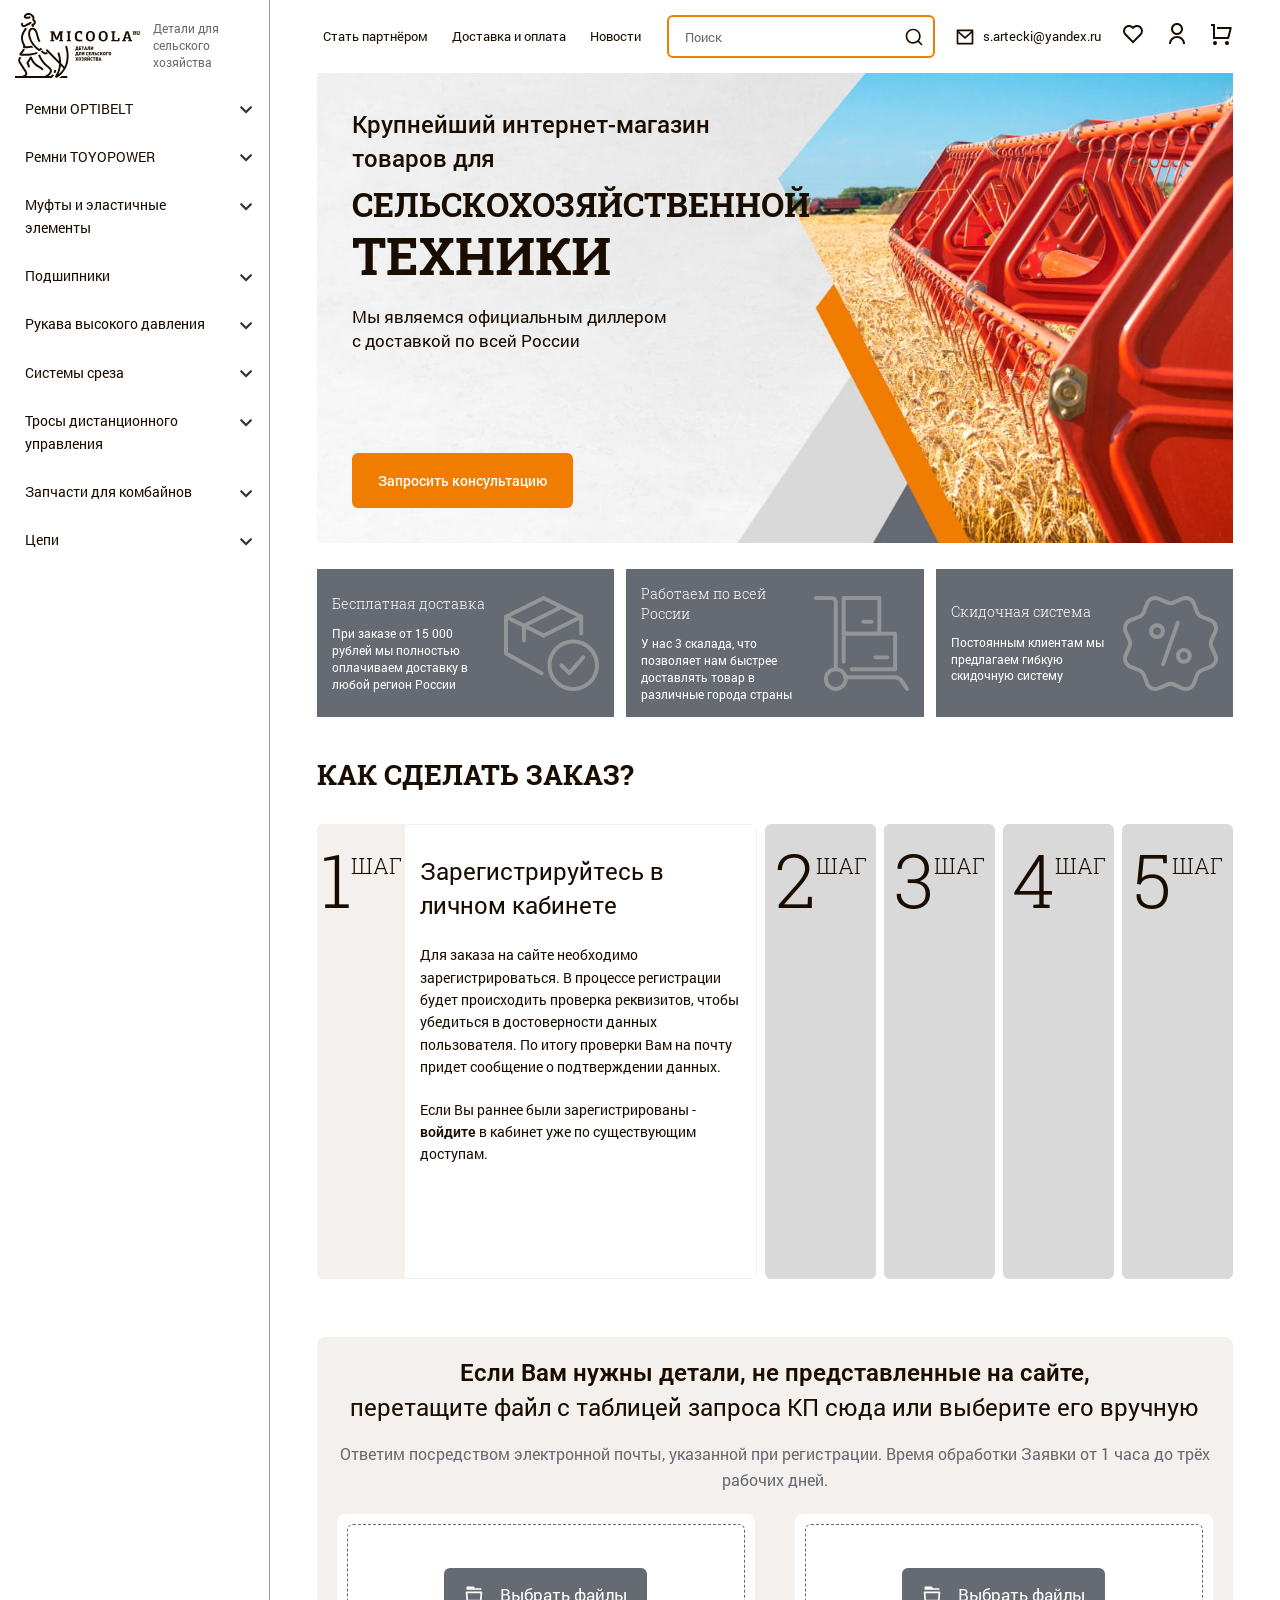
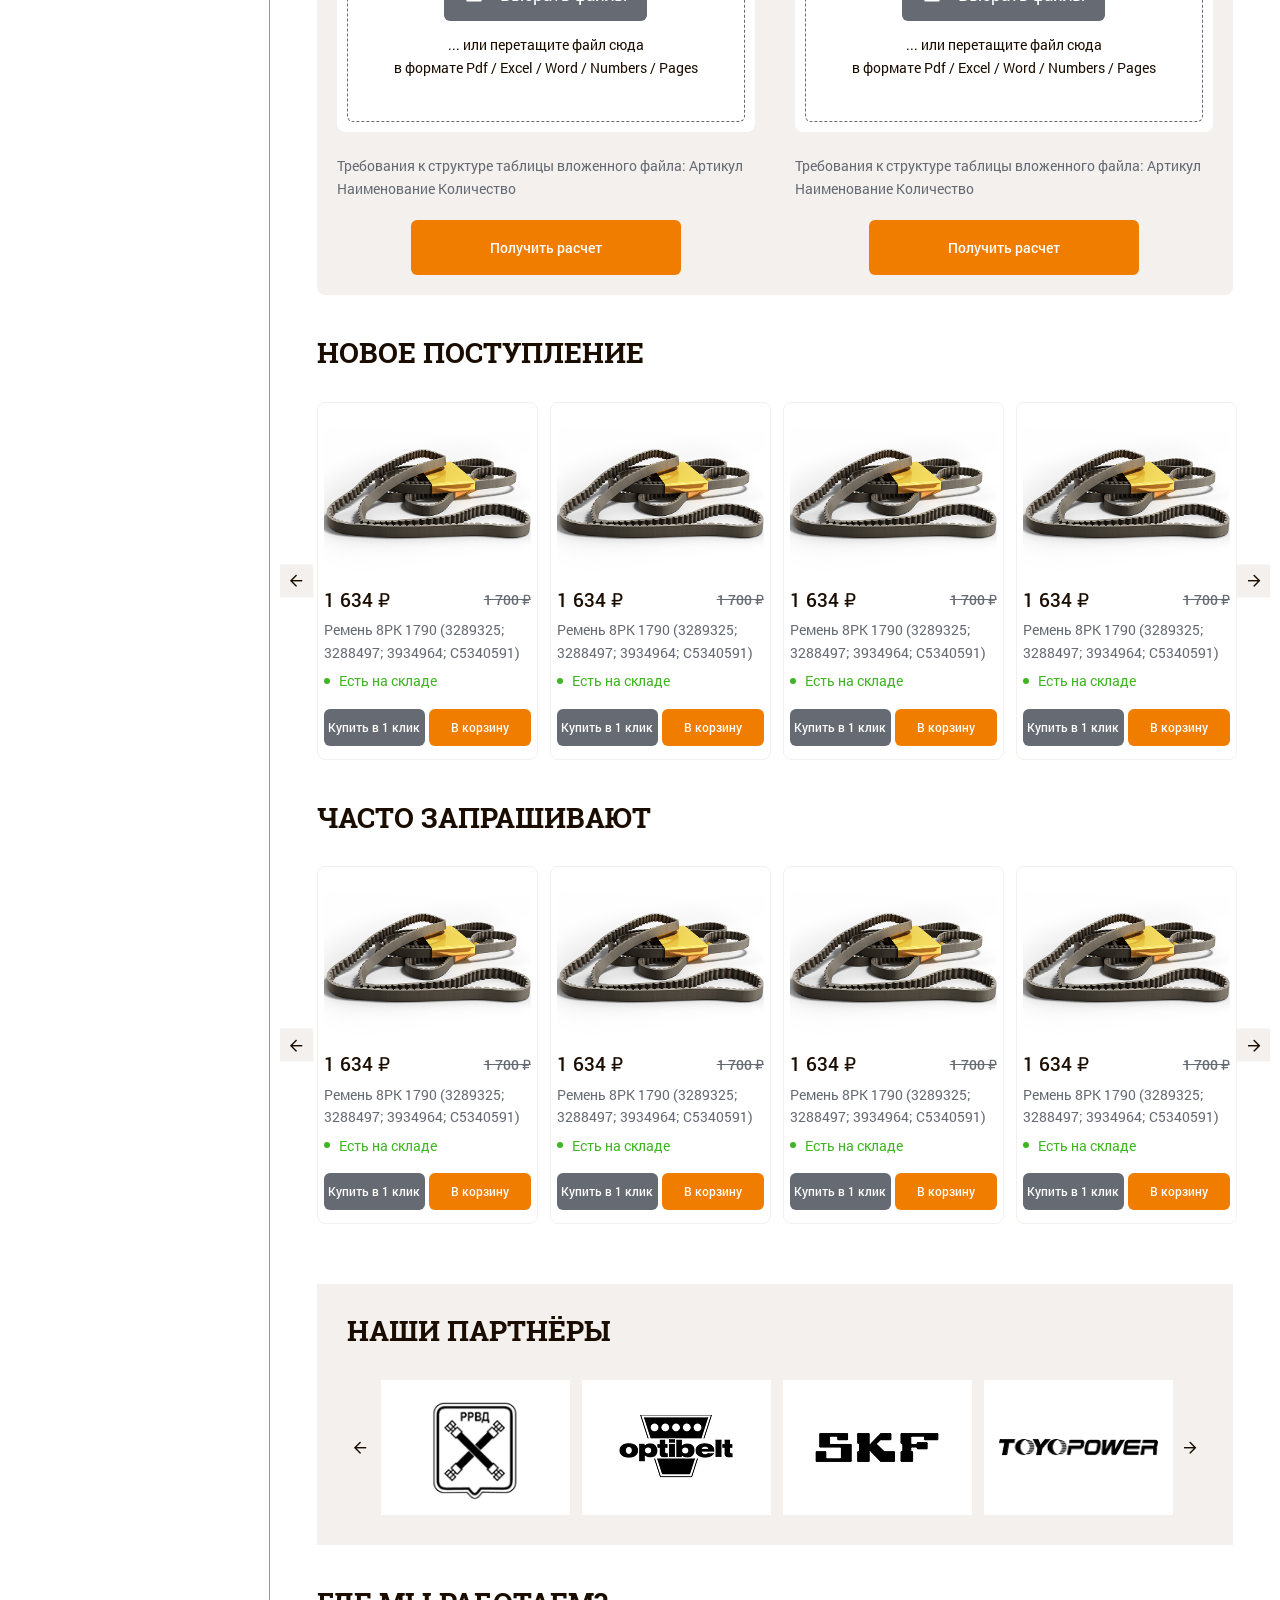
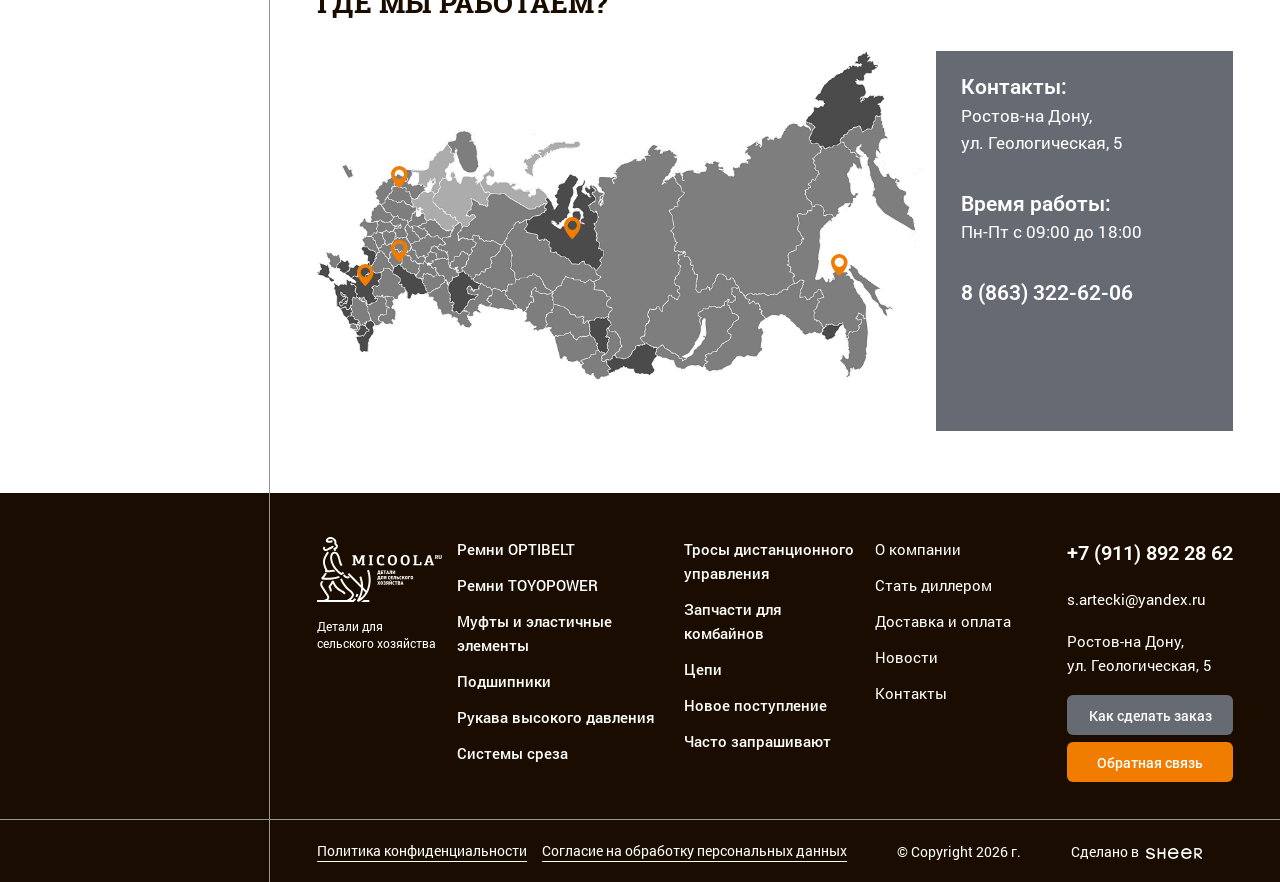
==== index.html @ 2a917b03 "Add files via upload" ====
<!DOCTYPE html>
<!--[if lt IE 7]><html lang="ru" class="lt-ie9 lt-ie8 lt-ie7"><![endif]-->
<!--[if IE 7]><html lang="ru" class="lt-ie9 lt-ie8"><![endif]-->
<!--[if IE 8]><html lang="ru" class="lt-ie9"><![endif]-->
<!--[if gt IE 8]><!-->
<html lang="ru">
<!--<![endif]-->
<head>
	<meta charset="utf-8" />
	<title>Заголовок</title>
	<meta http-equiv="X-UA-Compatible" content="IE=edge" />
	<meta name="viewport" content="width=device-width, initial-scale=1, maximum-scale=1">
	<meta name="format-detection" content="telephone=no" />
	<link rel="shortcut icon" href="favicon.png" />
	<link rel="stylesheet" href="libs/bootstrap/bootstrap-grid.css" />
	<link rel="stylesheet" href="libs/fontawesome-free-5.12.0-web/css/all.min.css" />
	<link rel="stylesheet" href="libs/fancybox-master/dist/jquery.fancybox.min.css" />
	<link rel="stylesheet" href="libs/slick-1.5.9/slick/slick.css" />
	<link rel="stylesheet" href="css/fonts.css" />
	<link rel="stylesheet" href="css/main.css?ver=1.1" />
	<link rel="stylesheet" href="css/media.css?ver=1.1" />
</head>
<body>

	<div class="wrapper">

		<div class="wrapper-page">

			<div class="fixed-buttons">
				<a href="#modal-login" class="fixed-buttons__btn fancybox">
					<svg width="24" height="24" viewBox="0 0 24 24" fill="none" xmlns="http://www.w3.org/2000/svg"><g clip-path="url(#clip0_2_392)"><path d="M4 22C4 19.8783 4.84285 17.8434 6.34315 16.3431C7.84344 14.8429 9.87827 14 12 14C14.1217 14 16.1566 14.8429 17.6569 16.3431C19.1571 17.8434 20 19.8783 20 22H18C18 20.4087 17.3679 18.8826 16.2426 17.7574C15.1174 16.6321 13.5913 16 12 16C10.4087 16 8.88258 16.6321 7.75736 17.7574C6.63214 18.8826 6 20.4087 6 22H4ZM12 13C8.685 13 6 10.315 6 7C6 3.685 8.685 1 12 1C15.315 1 18 3.685 18 7C18 10.315 15.315 13 12 13ZM12 11C14.21 11 16 9.21 16 7C16 4.79 14.21 3 12 3C9.79 3 8 4.79 8 7C8 9.21 9.79 11 12 11Z" fill="#1A0D00" /></g><defs><clipPath id="clip0_2_392"><rect width="24" height="24" fill="white" /></clipPath></defs></svg>
				</a>
				<div class="fixed-buttons__btn open-search">
					<svg width="24" height="24" viewBox="0 0 24 24" fill="none" xmlns="http://www.w3.org/2000/svg"><g clip-path="url(#clip0_3_35)"><path d="M18.031 16.617L22.314 20.899L20.899 22.314L16.617 18.031C15.0237 19.3082 13.042 20.0029 11 20C6.032 20 2 15.968 2 11C2 6.032 6.032 2 11 2C15.968 2 20 6.032 20 11C20.0029 13.042 19.3082 15.0237 18.031 16.617ZM16.025 15.875C17.2941 14.5699 18.0029 12.8204 18 11C18 7.132 14.867 4 11 4C7.132 4 4 7.132 4 11C4 14.867 7.132 18 11 18C12.8204 18.0029 14.5699 17.2941 15.875 16.025L16.025 15.875Z" fill="#1A0D00"></path></g><defs><clipPath id="clip0_3_35"><rect width="24" height="24" fill="white"></rect></clipPath></defs></svg>
					<i class="fal fa-times"></i>
				</div>
				<a href="#" class="fixed-buttons__btn">
					<svg width="24" height="24" viewBox="0 0 24 24" fill="none" xmlns="http://www.w3.org/2000/svg"><g clip-path="url(#clip0_2_411)"><path d="M12.001 4.529C14.35 2.42 17.98 2.49 20.243 4.757C22.505 7.025 22.583 10.637 20.479 12.993L11.999 21.485L3.52101 12.993C1.41701 10.637 1.49601 7.019 3.75701 4.757C6.02201 2.493 9.64501 2.417 12.001 4.529ZM18.827 6.17C17.327 4.668 14.907 4.607 13.337 6.017L12.002 7.215L10.666 6.018C9.09101 4.606 6.67601 4.668 5.17201 6.172C3.68201 7.662 3.60701 10.047 4.98001 11.623L12 18.654L19.02 11.624C20.394 10.047 20.319 7.665 18.827 6.17Z" fill="#1A0D00" /></g><defs><clipPath id="clip0_2_411"><rect width="24" height="24" fill="white" /></clipPath></defs></svg>
				</a>
				<a href="#" class="fixed-buttons__btn">
					<svg width="24" height="24" viewBox="0 0 24 24" fill="none" xmlns="http://www.w3.org/2000/svg"><g clip-path="url(#clip0_2_410)"><path d="M4 16V4H2V2H5C5.26522 2 5.51957 2.10536 5.70711 2.29289C5.89464 2.48043 6 2.73478 6 3V15H18.438L20.438 7H8V5H21.72C21.872 5 22.022 5.03466 22.1586 5.10134C22.2952 5.16801 22.4148 5.26495 22.5083 5.38479C22.6019 5.50462 22.6668 5.6442 22.6983 5.79291C22.7298 5.94162 22.7269 6.09555 22.69 6.243L20.19 16.243C20.1358 16.4592 20.011 16.6512 19.8352 16.7883C19.6595 16.9255 19.4429 17 19.22 17H5C4.73478 17 4.48043 16.8946 4.29289 16.7071C4.10536 16.5196 4 16.2652 4 16ZM6 23C5.46957 23 4.96086 22.7893 4.58579 22.4142C4.21071 22.0391 4 21.5304 4 21C4 20.4696 4.21071 19.9609 4.58579 19.5858C4.96086 19.2107 5.46957 19 6 19C6.53043 19 7.03914 19.2107 7.41421 19.5858C7.78929 19.9609 8 20.4696 8 21C8 21.5304 7.78929 22.0391 7.41421 22.4142C7.03914 22.7893 6.53043 23 6 23ZM18 23C17.4696 23 16.9609 22.7893 16.5858 22.4142C16.2107 22.0391 16 21.5304 16 21C16 20.4696 16.2107 19.9609 16.5858 19.5858C16.9609 19.2107 17.4696 19 18 19C18.5304 19 19.0391 19.2107 19.4142 19.5858C19.7893 19.9609 20 20.4696 20 21C20 21.5304 19.7893 22.0391 19.4142 22.4142C19.0391 22.7893 18.5304 23 18 23Z" fill="#1A0D00" /></g><defs><clipPath id="clip0_2_410"><rect width="24" height="24" fill="white" /></clipPath></defs></svg>
				</a>
			</div>

			<div class="sidebar">
				<div class="sidebar__content">
					<div class="logo-wrap">
						<a href="#" class="logo">
							<img src="img/logo.svg" alt="alt">
						</a>
						<div class="logo-descr">Детали для сельского хозяйства</div>
					</div>
					<nav class="nav">
						<ul class="nav__list">
							<li><a href="#">Стать партнёром</a></li>
							<li><a href="#">Доставка и оплата</a></li>
							<li><a href="#">Новости</a></li>
						</ul>
					</nav>
					<nav class="menu">
						<ul class="menu__list">
							<li class="menu__haschild">
								<a href="#">Ремни OPTIBELT</a>
								<div class="menu__arrow"><i class="fas fa-chevron-down"></i></div>
								<div class="menu__dropdown">
									<ul>
										<li><a href="#">Для импортной техники</a></li>
										<li><a href="#">Клиновой</a></li>
										<li><a href="#">Узкий клиновой</a></li>
										<li><a href="#">Вентиляторный</a></li>
										<li><a href="#">Вариаторный</a></li>
										<li><a href="#">Многоручьевой</a></li>
										<li><a href="#">Поликлиновой</a></li>
									</ul>
								</div>
							</li>
							<li class="menu__haschild">
								<a href="#">Ремни TOYOPOWER</a>
								<div class="menu__arrow"><i class="fas fa-chevron-down"></i></div>
								<div class="menu__dropdown">
									<ul>
										<li><a href="#">Для импортной техники</a></li>
										<li><a href="#">Клиновой</a></li>
										<li><a href="#">Узкий клиновой</a></li>
										<li><a href="#">Вентиляторный</a></li>
										<li><a href="#">Вариаторный</a></li>
										<li><a href="#">Многоручьевой</a></li>
										<li><a href="#">Поликлиновой</a></li>
									</ul>
								</div>
							</li>
							<li class="menu__haschild">
								<a href="#">Муфты и эластичные элементы</a>
								<div class="menu__arrow"><i class="fas fa-chevron-down"></i></div>
								<div class="menu__dropdown">
									<ul>
										<li><a href="#">Для импортной техники</a></li>
										<li><a href="#">Клиновой</a></li>
										<li><a href="#">Узкий клиновой</a></li>
										<li><a href="#">Вентиляторный</a></li>
										<li><a href="#">Вариаторный</a></li>
										<li><a href="#">Многоручьевой</a></li>
										<li><a href="#">Поликлиновой</a></li>
									</ul>
								</div>
							</li>
							<li class="menu__haschild">
								<a href="#">Подшипники</a>
								<div class="menu__arrow"><i class="fas fa-chevron-down"></i></div>
								<div class="menu__dropdown">
									<ul>
										<li><a href="#">Для импортной техники</a></li>
										<li><a href="#">Клиновой</a></li>
										<li><a href="#">Узкий клиновой</a></li>
										<li><a href="#">Вентиляторный</a></li>
										<li><a href="#">Вариаторный</a></li>
										<li><a href="#">Многоручьевой</a></li>
										<li><a href="#">Поликлиновой</a></li>
									</ul>
								</div>
							</li>
							<li class="menu__haschild">
								<a href="#">Рукава высокого давления</a>
								<div class="menu__arrow"><i class="fas fa-chevron-down"></i></div>
								<div class="menu__dropdown">
									<ul>
										<li><a href="#">Для импортной техники</a></li>
										<li><a href="#">Клиновой</a></li>
										<li><a href="#">Узкий клиновой</a></li>
										<li><a href="#">Вентиляторный</a></li>
										<li><a href="#">Вариаторный</a></li>
										<li><a href="#">Многоручьевой</a></li>
										<li><a href="#">Поликлиновой</a></li>
									</ul>
								</div>
							</li>
							<li class="menu__haschild">
								<a href="#">Системы среза</a>
								<div class="menu__arrow"><i class="fas fa-chevron-down"></i></div>
								<div class="menu__dropdown">
									<ul>
										<li><a href="#">Для импортной техники</a></li>
										<li><a href="#">Клиновой</a></li>
										<li><a href="#">Узкий клиновой</a></li>
										<li><a href="#">Вентиляторный</a></li>
										<li><a href="#">Вариаторный</a></li>
										<li><a href="#">Многоручьевой</a></li>
										<li><a href="#">Поликлиновой</a></li>
									</ul>
								</div>
							</li>
							<li class="menu__haschild">
								<a href="#">Тросы дистанционного управления</a>
								<div class="menu__arrow"><i class="fas fa-chevron-down"></i></div>
								<div class="menu__dropdown">
									<ul>
										<li><a href="#">Для импортной техники</a></li>
										<li><a href="#">Клиновой</a></li>
										<li><a href="#">Узкий клиновой</a></li>
										<li><a href="#">Вентиляторный</a></li>
										<li><a href="#">Вариаторный</a></li>
										<li><a href="#">Многоручьевой</a></li>
										<li><a href="#">Поликлиновой</a></li>
									</ul>
								</div>
							</li>
							<li class="menu__haschild">
								<a href="#">Запчасти для комбайнов</a>
								<div class="menu__arrow"><i class="fas fa-chevron-down"></i></div>
								<div class="menu__dropdown">
									<ul>
										<li><a href="#">Для импортной техники</a></li>
										<li><a href="#">Клиновой</a></li>
										<li><a href="#">Узкий клиновой</a></li>
										<li><a href="#">Вентиляторный</a></li>
										<li><a href="#">Вариаторный</a></li>
										<li><a href="#">Многоручьевой</a></li>
										<li><a href="#">Поликлиновой</a></li>
									</ul>
								</div>
							</li>
							<li class="menu__haschild">
								<a href="#">Цепи</a>
								<div class="menu__arrow"><i class="fas fa-chevron-down"></i></div>
								<div class="menu__dropdown">
									<ul>
										<li><a href="#">Для импортной техники</a></li>
										<li><a href="#">Клиновой</a></li>
										<li><a href="#">Узкий клиновой</a></li>
										<li><a href="#">Вентиляторный</a></li>
										<li><a href="#">Вариаторный</a></li>
										<li><a href="#">Многоручьевой</a></li>
										<li><a href="#">Поликлиновой</a></li>
									</ul>
								</div>
							</li>
						</ul>
					</nav>
				</div>
			</div>
			<div class="menu-overlay"></div>
			<div class="search-overlay"></div>

			<div class="content">

				<header class="header">
					<div class="container">
						<div class="header__wrapper">
							<div class="logo-wrap">
								<a href="#" class="logo">
									<img src="img/logo.svg" alt="alt">
								</a>
								<div class="logo-descr">Детали для сельского хозяйства</div>
							</div>
							<nav class="nav">
								<ul class="nav__list">
									<li><a href="#">Стать партнёром</a></li>
									<li><a href="#">Доставка и оплата</a></li>
									<li><a href="#">Новости</a></li>
								</ul>
							</nav>
							<div class="search-main">
								<form>
									<input type="text" placeholder="Поиск" required>
									<button class="search-main__btn"><svg width="24" height="24" viewBox="0 0 24 24" fill="none" xmlns="http://www.w3.org/2000/svg"><g clip-path="url(#clip0_3_35)"><path d="M18.031 16.617L22.314 20.899L20.899 22.314L16.617 18.031C15.0237 19.3082 13.042 20.0029 11 20C6.032 20 2 15.968 2 11C2 6.032 6.032 2 11 2C15.968 2 20 6.032 20 11C20.0029 13.042 19.3082 15.0237 18.031 16.617ZM16.025 15.875C17.2941 14.5699 18.0029 12.8204 18 11C18 7.132 14.867 4 11 4C7.132 4 4 7.132 4 11C4 14.867 7.132 18 11 18C12.8204 18.0029 14.5699 17.2941 15.875 16.025L16.025 15.875Z" fill="#1A0D00" /></g><defs><clipPath id="clip0_3_35"><rect width="24" height="24" fill="white" /></clipPath></defs></svg></button>
								</form>
							</div>
							<a href="mailto:s.artecki@yandex.ru" class="link-email">
								<svg width="24" height="24" viewBox="0 0 24 24" fill="none" xmlns="http://www.w3.org/2000/svg"><g clip-path="url(#clip0_6_130)"><path d="M3 3H21C21.2652 3 21.5196 3.10536 21.7071 3.29289C21.8946 3.48043 22 3.73478 22 4V20C22 20.2652 21.8946 20.5196 21.7071 20.7071C21.5196 20.8946 21.2652 21 21 21H3C2.73478 21 2.48043 20.8946 2.29289 20.7071C2.10536 20.5196 2 20.2652 2 20V4C2 3.73478 2.10536 3.48043 2.29289 3.29289C2.48043 3.10536 2.73478 3 3 3ZM20 7.238L12.072 14.338L4 7.216V19H20V7.238ZM4.511 5L12.061 11.662L19.502 5H4.511Z" fill="#1A0D00" /></g><defs><clipPath id="clip0_6_130"><rect width="24" height="24" fill="white" /></clipPath></defs></svg>
								s.artecki@yandex.ru
							</a>
							<a href="#" class="header__btn">
								<svg width="24" height="24" viewBox="0 0 24 24" fill="none" xmlns="http://www.w3.org/2000/svg"><g clip-path="url(#clip0_2_411)"><path d="M12.001 4.529C14.35 2.42 17.98 2.49 20.243 4.757C22.505 7.025 22.583 10.637 20.479 12.993L11.999 21.485L3.52101 12.993C1.41701 10.637 1.49601 7.019 3.75701 4.757C6.02201 2.493 9.64501 2.417 12.001 4.529ZM18.827 6.17C17.327 4.668 14.907 4.607 13.337 6.017L12.002 7.215L10.666 6.018C9.09101 4.606 6.67601 4.668 5.17201 6.172C3.68201 7.662 3.60701 10.047 4.98001 11.623L12 18.654L19.02 11.624C20.394 10.047 20.319 7.665 18.827 6.17Z" fill="#1A0D00" /></g><defs><clipPath id="clip0_2_411"><rect width="24" height="24" fill="white" /></clipPath></defs></svg>
							</a>
							<a href="#modal-login" class="header__btn fancybox">
								<svg width="24" height="24" viewBox="0 0 24 24" fill="none" xmlns="http://www.w3.org/2000/svg"><g clip-path="url(#clip0_2_392)"><path d="M4 22C4 19.8783 4.84285 17.8434 6.34315 16.3431C7.84344 14.8429 9.87827 14 12 14C14.1217 14 16.1566 14.8429 17.6569 16.3431C19.1571 17.8434 20 19.8783 20 22H18C18 20.4087 17.3679 18.8826 16.2426 17.7574C15.1174 16.6321 13.5913 16 12 16C10.4087 16 8.88258 16.6321 7.75736 17.7574C6.63214 18.8826 6 20.4087 6 22H4ZM12 13C8.685 13 6 10.315 6 7C6 3.685 8.685 1 12 1C15.315 1 18 3.685 18 7C18 10.315 15.315 13 12 13ZM12 11C14.21 11 16 9.21 16 7C16 4.79 14.21 3 12 3C9.79 3 8 4.79 8 7C8 9.21 9.79 11 12 11Z" fill="#1A0D00" /></g><defs><clipPath id="clip0_2_392"><rect width="24" height="24" fill="white" /></clipPath></defs></svg>
							</a>
							<a href="#" class="header__btn">
								<svg width="24" height="24" viewBox="0 0 24 24" fill="none" xmlns="http://www.w3.org/2000/svg"><g clip-path="url(#clip0_2_410)"><path d="M4 16V4H2V2H5C5.26522 2 5.51957 2.10536 5.70711 2.29289C5.89464 2.48043 6 2.73478 6 3V15H18.438L20.438 7H8V5H21.72C21.872 5 22.022 5.03466 22.1586 5.10134C22.2952 5.16801 22.4148 5.26495 22.5083 5.38479C22.6019 5.50462 22.6668 5.6442 22.6983 5.79291C22.7298 5.94162 22.7269 6.09555 22.69 6.243L20.19 16.243C20.1358 16.4592 20.011 16.6512 19.8352 16.7883C19.6595 16.9255 19.4429 17 19.22 17H5C4.73478 17 4.48043 16.8946 4.29289 16.7071C4.10536 16.5196 4 16.2652 4 16ZM6 23C5.46957 23 4.96086 22.7893 4.58579 22.4142C4.21071 22.0391 4 21.5304 4 21C4 20.4696 4.21071 19.9609 4.58579 19.5858C4.96086 19.2107 5.46957 19 6 19C6.53043 19 7.03914 19.2107 7.41421 19.5858C7.78929 19.9609 8 20.4696 8 21C8 21.5304 7.78929 22.0391 7.41421 22.4142C7.03914 22.7893 6.53043 23 6 23ZM18 23C17.4696 23 16.9609 22.7893 16.5858 22.4142C16.2107 22.0391 16 21.5304 16 21C16 20.4696 16.2107 19.9609 16.5858 19.5858C16.9609 19.2107 17.4696 19 18 19C18.5304 19 19.0391 19.2107 19.4142 19.5858C19.7893 19.9609 20 20.4696 20 21C20 21.5304 19.7893 22.0391 19.4142 22.4142C19.0391 22.7893 18.5304 23 18 23Z" fill="#1A0D00" /></g><defs><clipPath id="clip0_2_410"><rect width="24" height="24" fill="white" /></clipPath></defs></svg>
							</a>
							<a href="tel:+79118922862" class="phone-mobile"><i class="fas fa-phone-alt"></i></a>
							<div class="sandwich">
								<div class="sw-topper"></div>
								<div class="sw-bottom"></div>
								<div class="sw-footer"></div>
							</div>
						</div>
					</div>
				</header>

				<section class="billbord">
					<div class="container">
						<div class="billbord__main">
							<div class="billbord__subtitle">Крупнейший интернет-магазин товаров для</div>
							<h1 class="billbord__title">сельскохозяйственной <strong>техники</strong></h1>
							<div class="billbord__descr">Мы являемся официальным диллером с доставкой по всей России</div>
							<a href="#" class="btn-main">Запросить консультацию</a>
						</div>
						<div class="advantages">
							<div class="row row--main">
								<div class="col-lg-4">
									<div class="advantages__item">
										<div class="advantages__content">
											<div class="advantages__title">Бесплатная доставка</div>
											<div class="advantages__text">
												<p>При заказе от 15 000  рублей мы полностью оплачиваем доставку в любой регион России</p>
											</div>
										</div>
										<div class="advantages__icon">
											<img src="img/ic_avd1.svg" alt="alt">
										</div>
									</div>
								</div>
								<div class="col-lg-4">
									<div class="advantages__item">
										<div class="advantages__content">
											<div class="advantages__title">Работаем по всей России</div>
											<div class="advantages__text">
												<p>У нас 3 скалада, что позволяет нам быстрее доставлять товар в различные города страны</p>
											</div>
										</div>
										<div class="advantages__icon">
											<img src="img/ic_avd2.svg" alt="alt">
										</div>
									</div>
								</div>
								<div class="col-lg-4">
									<div class="advantages__item">
										<div class="advantages__content">
											<div class="advantages__title">Скидочная система</div>
											<div class="advantages__text">
												<p>Постоянным клиентам мы предлагаем гибкую скидочную систему</p>
											</div>
										</div>
										<div class="advantages__icon">
											<img src="img/ic_avd3.svg" alt="alt">
										</div>
									</div>
								</div>
							</div>
						</div>
					</div>
				</section>

				<section class="steps">
					<div class="container">
						<h2 class="title-section">Как сделать заказ?</h2>
						<div class="slider-accordion">
							<div class="item-accordion active">
								<div class="item-accordion__head">
									<div class="item-accordion__count">1</div>
									<div class="item-accordion__subtitle">шаг</div>
								</div>
								<div class="item-accordion__content">
									<div class="item-accordion__inner">
										<div class="title-middle">Зарегистрируйтесь в личном кабинете</div>
										<p>Для заказа на сайте необходимо зарегистрироваться. В процессе регистрации будет происходить проверка реквизитов, чтобы убедиться в достоверности данных пользователя. По итогу проверки Вам на почту придет сообщение о подтверждении данных. </p>
										<p>Если Вы раннее были зарегистрированы - <a href="#">войдите</a> в кабинет уже по существующим доступам.</p>
									</div>
								</div>
							</div>
							<div class="item-accordion">
								<div class="item-accordion__head">
									<div class="item-accordion__count">2</div>
									<div class="item-accordion__subtitle">шаг</div>
								</div>
								<div class="item-accordion__content">
									<div class="item-accordion__inner">
										<div class="title-middle">Зарегистрируйтесь в личном кабинете</div>
										<p>Для заказа на сайте необходимо зарегистрироваться. В процессе регистрации будет происходить проверка реквизитов, чтобы убедиться в достоверности данных пользователя. По итогу проверки Вам на почту придет сообщение о подтверждении данных. </p>
										<p>Если Вы раннее были зарегистрированы - войдите в кабинет уже по существующим доступам.</p>
									</div>
								</div>
							</div>
							<div class="item-accordion">
								<div class="item-accordion__head">
									<div class="item-accordion__count">3</div>
									<div class="item-accordion__subtitle">шаг</div>
								</div>
								<div class="item-accordion__content">
									<div class="item-accordion__inner">
										<div class="title-middle">Зарегистрируйтесь в личном кабинете</div>
										<p>Для заказа на сайте необходимо зарегистрироваться. В процессе регистрации будет происходить проверка реквизитов, чтобы убедиться в достоверности данных пользователя. По итогу проверки Вам на почту придет сообщение о подтверждении данных. </p>
										<p>Если Вы раннее были зарегистрированы - войдите в кабинет уже по существующим доступам.</p>
									</div>
								</div>
							</div>
							<div class="item-accordion">
								<div class="item-accordion__head">
									<div class="item-accordion__count">4</div>
									<div class="item-accordion__subtitle">шаг</div>
								</div>
								<div class="item-accordion__content">
									<div class="item-accordion__inner">
										<div class="title-middle">Зарегистрируйтесь в личном кабинете</div>
										<p>Для заказа на сайте необходимо зарегистрироваться. В процессе регистрации будет происходить проверка реквизитов, чтобы убедиться в достоверности данных пользователя. По итогу проверки Вам на почту придет сообщение о подтверждении данных. </p>
										<p>Если Вы раннее были зарегистрированы - войдите в кабинет уже по существующим доступам.</p>
									</div>
								</div>
							</div>
							<div class="item-accordion">
								<div class="item-accordion__head">
									<div class="item-accordion__count">5</div>
									<div class="item-accordion__subtitle">шаг</div>
								</div>
								<div class="item-accordion__content">
									<div class="item-accordion__inner">
										<div class="title-middle">Ваш заказ будет успешно доставлен </div>
										<p>Для заказа на сайте необходимо зарегистрироваться. В процессе регистрации будет происходить проверка реквизитов, чтобы убедиться в достоверности данных пользователя. По итогу проверки Вам на почту придет сообщение о подтверждении данных.  </p>
										<p>Если Вы раннее были зарегистрированы - войдите в кабинет уже по существующим доступам.</p>
									</div>
								</div>
							</div>
						</div>
					</div>
				</section>

				<section class="calculation">
					<div class="container">
						<div class="calculation__main">
							<h2 class="title-middle"><strong>Если Вам нужны детали, не представленные на сайте,</strong> перетащите файл с таблицей запроса КП сюда или выберите его вручную</h2>
							<div class="calculation__descr">Ответим посредством электронной почты, указанной при регистрации. Время обработки Заявки от 1 часа до трёх рабочих дней.</div>
							<div class="row row--calculation">
								<div class="col-lg-6">
									<div class="file-upload">
										<label>
											<input type="file" name="file">
											<div class="file-upload__content">
												<div class="file-upload__btn">
													<svg width="24" height="24" viewBox="0 0 24 24" fill="none" xmlns="http://www.w3.org/2000/svg"><g clip-path="url(#clip0_33_181)"><path d="M3.087 9H20.913C21.0514 8.99994 21.1882 9.02859 21.3149 9.08413C21.4416 9.13968 21.5555 9.22092 21.6492 9.32271C21.7429 9.4245 21.8144 9.54463 21.8593 9.67549C21.9042 9.80636 21.9215 9.94512 21.91 10.083L21.076 20.083C21.0552 20.3329 20.9413 20.5658 20.7568 20.7357C20.5723 20.9055 20.3308 20.9999 20.08 21H3.92C3.66925 20.9999 3.42769 20.9055 3.24322 20.7357C3.05874 20.5658 2.94481 20.3329 2.924 20.083L2.09 10.083C2.07851 9.94512 2.09577 9.80636 2.14066 9.67549C2.18556 9.54463 2.25713 9.4245 2.35083 9.32271C2.44454 9.22092 2.55835 9.13968 2.68507 9.08413C2.81178 9.02859 2.94864 8.99994 3.087 9ZM4.84 19H19.16L19.826 11H4.174L4.84 19ZM13.414 5H20C20.2652 5 20.5196 5.10536 20.7071 5.29289C20.8946 5.48043 21 5.73478 21 6V7H3V4C3 3.73478 3.10536 3.48043 3.29289 3.29289C3.48043 3.10536 3.73478 3 4 3H11.414L13.414 5Z" fill="white" /></g><defs><clipPath id="clip0_33_181"><rect width="24" height="24" fill="white" /></clipPath></defs></svg>
													Выбрать файлы
												</div>
												<div class="file-upload__descr">... или перетащите файл сюда <br>в формате Pdf / Excel / Word / Numbers / Pages</div>
											</div>
										</label>
										<div class="name-upload"></div>
									</div>
									<div class="descr-upload">Требования к структуре таблицы вложенного файла: Артикул Наименование Количество</div>
									<div class="calculation__button">
										<a href="#" class="btn-main">Получить расчет</a>
									</div>
								</div>
								<div class="col-lg-6">
									<div class="file-upload">
										<label>
											<input type="file" name="file">
											<div class="file-upload__content">
												<div class="file-upload__btn">
													<svg width="24" height="24" viewBox="0 0 24 24" fill="none" xmlns="http://www.w3.org/2000/svg"><g clip-path="url(#clip0_33_181)"><path d="M3.087 9H20.913C21.0514 8.99994 21.1882 9.02859 21.3149 9.08413C21.4416 9.13968 21.5555 9.22092 21.6492 9.32271C21.7429 9.4245 21.8144 9.54463 21.8593 9.67549C21.9042 9.80636 21.9215 9.94512 21.91 10.083L21.076 20.083C21.0552 20.3329 20.9413 20.5658 20.7568 20.7357C20.5723 20.9055 20.3308 20.9999 20.08 21H3.92C3.66925 20.9999 3.42769 20.9055 3.24322 20.7357C3.05874 20.5658 2.94481 20.3329 2.924 20.083L2.09 10.083C2.07851 9.94512 2.09577 9.80636 2.14066 9.67549C2.18556 9.54463 2.25713 9.4245 2.35083 9.32271C2.44454 9.22092 2.55835 9.13968 2.68507 9.08413C2.81178 9.02859 2.94864 8.99994 3.087 9ZM4.84 19H19.16L19.826 11H4.174L4.84 19ZM13.414 5H20C20.2652 5 20.5196 5.10536 20.7071 5.29289C20.8946 5.48043 21 5.73478 21 6V7H3V4C3 3.73478 3.10536 3.48043 3.29289 3.29289C3.48043 3.10536 3.73478 3 4 3H11.414L13.414 5Z" fill="white" /></g><defs><clipPath id="clip0_33_181"><rect width="24" height="24" fill="white" /></clipPath></defs></svg>
													Выбрать файлы
												</div>
												<div class="file-upload__descr">... или перетащите файл сюда <br>в формате Pdf / Excel / Word / Numbers / Pages</div>
											</div>
										</label>
										<div class="name-upload"></div>
									</div>
									<div class="descr-upload">Требования к структуре таблицы вложенного файла: Артикул Наименование Количество</div>
									<div class="calculation__button">
										<a href="#" class="btn-main">Получить расчет</a>
									</div>
								</div>
							</div>
						</div>
					</div>
				</section>

				<section class="catalog">
					<div class="container">
						<h2 class="title-section">новое поступление</h2>
						<div class="slider-catalog">
							<div>
								<div class="item-catalog">
									<div class="btn-favorite"><i class="far fa-heart"></i></div>
									<a href="#" class="item-catalog__image">
										<img src="img/catalog1.jpg" alt="alt">
									</a>
									<div class="item-catalog__content">
										<div class="item-catalog__prices">
											<div class="price-main">1 634 ₽</div>
											<div class="price-old">1 700 ₽</div>
										</div>
										<a href="#" class="item-catalog__title">Ремень 8PK 1790 (3289325; 3288497; 3934964; С5340591)</a>
										<div class="available">Есть на складе</div>
										<div class="item-catalog__buttons">
											<a href="#" class="btn-main btn-main--page">Купить в 1 клик</a>
											<a href="#" class="btn-main">В корзину</a>
										</div>
									</div>
								</div>
							</div>
							<div>
								<div class="item-catalog">
									<div class="btn-favorite"><i class="far fa-heart"></i></div>
									<a href="#" class="item-catalog__image">
										<img src="img/catalog1.jpg" alt="alt">
									</a>
									<div class="item-catalog__content">
										<div class="item-catalog__prices">
											<div class="price-main">1 634 ₽</div>
											<div class="price-old">1 700 ₽</div>
										</div>
										<a href="#" class="item-catalog__title">Ремень 8PK 1790 (3289325; 3288497; 3934964; С5340591)</a>
										<div class="available">Есть на складе</div>
										<div class="item-catalog__buttons">
											<a href="#" class="btn-main btn-main--page">Купить в 1 клик</a>
											<a href="#" class="btn-main">В корзину</a>
										</div>
									</div>
								</div>
							</div>
							<div>
								<div class="item-catalog">
									<div class="btn-favorite"><i class="far fa-heart"></i></div>
									<a href="#" class="item-catalog__image">
										<img src="img/catalog1.jpg" alt="alt">
									</a>
									<div class="item-catalog__content">
										<div class="item-catalog__prices">
											<div class="price-main">1 634 ₽</div>
											<div class="price-old">1 700 ₽</div>
										</div>
										<a href="#" class="item-catalog__title">Ремень 8PK 1790 (3289325; 3288497; 3934964; С5340591)</a>
										<div class="available">Есть на складе</div>
										<div class="item-catalog__buttons">
											<a href="#" class="btn-main btn-main--page">Купить в 1 клик</a>
											<a href="#" class="btn-main">В корзину</a>
										</div>
									</div>
								</div>
							</div>
							<div>
								<div class="item-catalog">
									<div class="btn-favorite"><i class="far fa-heart"></i></div>
									<a href="#" class="item-catalog__image">
										<img src="img/catalog1.jpg" alt="alt">
									</a>
									<div class="item-catalog__content">
										<div class="item-catalog__prices">
											<div class="price-main">1 634 ₽</div>
											<div class="price-old">1 700 ₽</div>
										</div>
										<a href="#" class="item-catalog__title">Ремень 8PK 1790 (3289325; 3288497; 3934964; С5340591)</a>
										<div class="available">Есть на складе</div>
										<div class="item-catalog__buttons">
											<a href="#" class="btn-main btn-main--page">Купить в 1 клик</a>
											<a href="#" class="btn-main">В корзину</a>
										</div>
									</div>
								</div>
							</div>
							<div>
								<div class="item-catalog">
									<div class="btn-favorite"><i class="far fa-heart"></i></div>
									<a href="#" class="item-catalog__image">
										<img src="img/catalog1.jpg" alt="alt">
									</a>
									<div class="item-catalog__content">
										<div class="item-catalog__prices">
											<div class="price-main">1 634 ₽</div>
											<div class="price-old">1 700 ₽</div>
										</div>
										<a href="#" class="item-catalog__title">Ремень 8PK 1790 (3289325; 3288497; 3934964; С5340591)</a>
										<div class="available">Есть на складе</div>
										<div class="item-catalog__buttons">
											<a href="#" class="btn-main btn-main--page">Купить в 1 клик</a>
											<a href="#" class="btn-main">В корзину</a>
										</div>
									</div>
								</div>
							</div>
							<div>
								<div class="item-catalog">
									<div class="btn-favorite"><i class="far fa-heart"></i></div>
									<a href="#" class="item-catalog__image">
										<img src="img/catalog1.jpg" alt="alt">
									</a>
									<div class="item-catalog__content">
										<div class="item-catalog__prices">
											<div class="price-main">1 634 ₽</div>
											<div class="price-old">1 700 ₽</div>
										</div>
										<a href="#" class="item-catalog__title">Ремень 8PK 1790 (3289325; 3288497; 3934964; С5340591)</a>
										<div class="available">Есть на складе</div>
										<div class="item-catalog__buttons">
											<a href="#" class="btn-main btn-main--page">Купить в 1 клик</a>
											<a href="#" class="btn-main">В корзину</a>
										</div>
									</div>
								</div>
							</div>
						</div>
					</div>
				</section>

				<section class="catalog">
					<div class="container">
						<h2 class="title-section">Часто запрашивают</h2>
						<div class="slider-catalog">
							<div>
								<div class="item-catalog">
									<div class="btn-favorite"><i class="far fa-heart"></i></div>
									<a href="#" class="item-catalog__image">
										<img src="img/catalog1.jpg" alt="alt">
									</a>
									<div class="item-catalog__content">
										<div class="item-catalog__prices">
											<div class="price-main">1 634 ₽</div>
											<div class="price-old">1 700 ₽</div>
										</div>
										<a href="#" class="item-catalog__title">Ремень 8PK 1790 (3289325; 3288497; 3934964; С5340591)</a>
										<div class="available">Есть на складе</div>
										<div class="item-catalog__buttons">
											<a href="#" class="btn-main btn-main--page">Купить в 1 клик</a>
											<a href="#" class="btn-main">В корзину</a>
										</div>
									</div>
								</div>
							</div>
							<div>
								<div class="item-catalog">
									<div class="btn-favorite"><i class="far fa-heart"></i></div>
									<a href="#" class="item-catalog__image">
										<img src="img/catalog1.jpg" alt="alt">
									</a>
									<div class="item-catalog__content">
										<div class="item-catalog__prices">
											<div class="price-main">1 634 ₽</div>
											<div class="price-old">1 700 ₽</div>
										</div>
										<a href="#" class="item-catalog__title">Ремень 8PK 1790 (3289325; 3288497; 3934964; С5340591)</a>
										<div class="available">Есть на складе</div>
										<div class="item-catalog__buttons">
											<a href="#" class="btn-main btn-main--page">Купить в 1 клик</a>
											<a href="#" class="btn-main">В корзину</a>
										</div>
									</div>
								</div>
							</div>
							<div>
								<div class="item-catalog">
									<div class="btn-favorite"><i class="far fa-heart"></i></div>
									<a href="#" class="item-catalog__image">
										<img src="img/catalog1.jpg" alt="alt">
									</a>
									<div class="item-catalog__content">
										<div class="item-catalog__prices">
											<div class="price-main">1 634 ₽</div>
											<div class="price-old">1 700 ₽</div>
										</div>
										<a href="#" class="item-catalog__title">Ремень 8PK 1790 (3289325; 3288497; 3934964; С5340591)</a>
										<div class="available">Есть на складе</div>
										<div class="item-catalog__buttons">
											<a href="#" class="btn-main btn-main--page">Купить в 1 клик</a>
											<a href="#" class="btn-main">В корзину</a>
										</div>
									</div>
								</div>
							</div>
							<div>
								<div class="item-catalog">
									<div class="btn-favorite"><i class="far fa-heart"></i></div>
									<a href="#" class="item-catalog__image">
										<img src="img/catalog1.jpg" alt="alt">
									</a>
									<div class="item-catalog__content">
										<div class="item-catalog__prices">
											<div class="price-main">1 634 ₽</div>
											<div class="price-old">1 700 ₽</div>
										</div>
										<a href="#" class="item-catalog__title">Ремень 8PK 1790 (3289325; 3288497; 3934964; С5340591)</a>
										<div class="available">Есть на складе</div>
										<div class="item-catalog__buttons">
											<a href="#" class="btn-main btn-main--page">Купить в 1 клик</a>
											<a href="#" class="btn-main">В корзину</a>
										</div>
									</div>
								</div>
							</div>
							<div>
								<div class="item-catalog">
									<div class="btn-favorite"><i class="far fa-heart"></i></div>
									<a href="#" class="item-catalog__image">
										<img src="img/catalog1.jpg" alt="alt">
									</a>
									<div class="item-catalog__content">
										<div class="item-catalog__prices">
											<div class="price-main">1 634 ₽</div>
											<div class="price-old">1 700 ₽</div>
										</div>
										<a href="#" class="item-catalog__title">Ремень 8PK 1790 (3289325; 3288497; 3934964; С5340591)</a>
										<div class="available">Есть на складе</div>
										<div class="item-catalog__buttons">
											<a href="#" class="btn-main btn-main--page">Купить в 1 клик</a>
											<a href="#" class="btn-main">В корзину</a>
										</div>
									</div>
								</div>
							</div>
							<div>
								<div class="item-catalog">
									<div class="btn-favorite"><i class="far fa-heart"></i></div>
									<a href="#" class="item-catalog__image">
										<img src="img/catalog1.jpg" alt="alt">
									</a>
									<div class="item-catalog__content">
										<div class="item-catalog__prices">
											<div class="price-main">1 634 ₽</div>
											<div class="price-old">1 700 ₽</div>
										</div>
										<a href="#" class="item-catalog__title">Ремень 8PK 1790 (3289325; 3288497; 3934964; С5340591)</a>
										<div class="available">Есть на складе</div>
										<div class="item-catalog__buttons">
											<a href="#" class="btn-main btn-main--page">Купить в 1 клик</a>
											<a href="#" class="btn-main">В корзину</a>
										</div>
									</div>
								</div>
							</div>
						</div>
					</div>
				</section>

				<section class="partners">
					<div class="container">
						<div class="partners__main">
							<h2 class="title-section">Наши партнёры</h2>
							<div class="slider-partners">
								<div>
									<div class="item-partner">
										<img src="img/partner1.png" alt="alt">
									</div>
								</div>
								<div>
									<div class="item-partner">
										<img src="img/partner2.png" alt="alt">
									</div>
								</div>
								<div>
									<div class="item-partner">
										<img src="img/partner3.png" alt="alt">
									</div>
								</div>
								<div>
									<div class="item-partner">
										<img src="img/partner4.png" alt="alt">
									</div>
								</div>
								<div>
									<div class="item-partner">
										<img src="img/partner1.png" alt="alt">
									</div>
								</div>
								<div>
									<div class="item-partner">
										<img src="img/partner2.png" alt="alt">
									</div>
								</div>
								<div>
									<div class="item-partner">
										<img src="img/partner3.png" alt="alt">
									</div>
								</div>
								<div>
									<div class="item-partner">
										<img src="img/partner4.png" alt="alt">
									</div>
								</div>
							</div>
						</div>
					</div>
				</section>

				<section class="contacts">
					<div class="container">
						<h2 class="title-section">Где мы работаем?</h2>
						<div class="row">
							<div class="col-lg-8">
								<div class="map-contacts">
									<img src="img/map.png" alt="alt">
									<div class="pin pin--1" data-tab="1"></div>
									<div class="pin pin--2" data-tab="2"></div>
									<div class="pin pin--3" data-tab="3"></div>
									<div class="pin pin--4" data-tab="4"></div>
									<div class="pin pin--5" data-tab="5"></div>
								</div>
							</div>
							<div class="col-lg-4">
								<div class="contacts__main">
									<div class="contacts__main-tab" data-tab="1">
										<div class="contacts__item">
											<div class="contacts__title">Контакты:</div>
											<p>Ростов-на Дону, <br>ул. Геологическая, 5</p>
										</div>
										<div class="contacts__item">
											<div class="contacts__title">Время работы:</div>
											<p>Пн-Пт с 09:00 до 18:00</p>
										</div>
										<div class="contacts__item">
											<div class="contacts__title"><a href="tel:88633226206">8 (863) 322-62-06</a></div>
										</div>
									</div>
									<div class="contacts__main-tab" data-tab="2">
										<div class="contacts__item">
											<div class="contacts__title">Контакты:</div>
											<p>Ростов-на Дону, <br>ул. Геологическая, 5</p>
										</div>
										<div class="contacts__item">
											<div class="contacts__title">Время работы:</div>
											<p>Пн-Пт с 09:00 до 18:00</p>
										</div>
										<div class="contacts__item">
											<div class="contacts__title"><a href="tel:88633226206">8 (863) 322-62-06</a></div>
										</div>
									</div>
									<div class="contacts__main-tab" data-tab="3">
										<div class="contacts__item">
											<div class="contacts__title">Контакты:</div>
											<p>Ростов-на Дону, <br>ул. Геологическая, 5</p>
										</div>
										<div class="contacts__item">
											<div class="contacts__title">Время работы:</div>
											<p>Пн-Пт с 09:00 до 18:00</p>
										</div>
										<div class="contacts__item">
											<div class="contacts__title"><a href="tel:88633226206">8 (863) 322-62-06</a></div>
										</div>
									</div>
									<div class="contacts__main-tab" data-tab="4">
										<div class="contacts__item">
											<div class="contacts__title">Контакты:</div>
											<p>Ростов-на Дону, <br>ул. Геологическая, 5</p>
										</div>
										<div class="contacts__item">
											<div class="contacts__title">Время работы:</div>
											<p>Пн-Пт с 09:00 до 18:00</p>
										</div>
										<div class="contacts__item">
											<div class="contacts__title"><a href="tel:88633226206">8 (863) 322-62-06</a></div>
										</div>
									</div>
									<div class="contacts__main-tab" data-tab="5">
										<div class="contacts__item">
											<div class="contacts__title">Контакты:</div>
											<p>Ростов-на Дону, <br>ул. Геологическая, 5</p>
										</div>
										<div class="contacts__item">
											<div class="contacts__title">Время работы:</div>
											<p>Пн-Пт с 09:00 до 18:00</p>
										</div>
										<div class="contacts__item">
											<div class="contacts__title"><a href="tel:88633226206">8 (863) 322-62-06</a></div>
										</div>
									</div>
								</div>
							</div>
						</div>
					</div>
				</section>

			</div>

		</div>

		<footer class="footer">
			<div class="footer__wrapper">
				<div class="footer__sidebar"></div>
				<div class="footer__content">
					<div class="container">
						<div class="footer__grid">
							<div class="footer__column">
								<div class="footer__logo">
									<a href="#" class="logo">
										<img src="img/logo2.svg" alt="alt">
									</a>
									<div class="logo-descr">Детали для сельского хозяйства</div>
								</div>
							</div>
							<div class="footer__column">
								<ul class="footer__nav">
									<li><a href="#">Ремни OPTIBELT</a></li>
									<li><a href="#">Ремни TOYOPOWER</a></li>
									<li><a href="#">Муфты и эластичные элементы</a></li>
									<li><a href="#">Подшипники</a></li>
									<li><a href="#">Рукава высокого давления</a></li>
									<li><a href="#">Системы среза</a></li>
								</ul>
							</div>
							<div class="footer__column">
								<ul class="footer__nav">
									<li><a href="#">Тросы дистанционного управления</a></li>
									<li><a href="#">Запчасти для комбайнов</a></li>
									<li><a href="#">Цепи</a></li>
									<li><a href="#">Новое поступление</a></li>
									<li><a href="#">Часто запрашивают</a></li>
								</ul>
							</div>
							<div class="footer__column">
								<ul class="footer__nav footer__nav--default">
									<li><a href="#">О компании</a></li>
									<li><a href="#">Стать диллером</a></li>
									<li><a href="#">Доставка и оплата</a></li>
									<li><a href="#">Новости</a></li>
									<li><a href="#">Контакты</a></li>
								</ul>
							</div>
							<div class="footer__column">
								<div class="footer__contacts">
									<p><a href="tel:+79118922862" class="footer__phone">+7 (911) 892 28 62</a></p>
									<p><a href="mailto:s.artecki@yandex.ru">s.artecki@yandex.ru</a></p>
									<p>Ростов-на Дону, <br>ул. Геологическая, 5</p>
									<a href="#" class="btn-main btn-main--page">Как сделать заказ</a>
									<a href="#" class="btn-main">Обратная связь</a>
								</div>
							</div>
						</div>
					</div>
				</div>
			</div>
			<div class="footer__bottom">
				<div class="footer__wrapper">
					<div class="footer__sidebar"></div>
					<div class="footer__content">
						<div class="container">
							<div class="footer__line">
								<div class="footer__links">
									<a href="#">Политика конфиденциальности</a>
									<a href="#">Согласие на обработку персональных данных</a>
								</div>
								<div class="copyright">© Copyright 2026 г.</div>
								<div class="create">Сделано в <a href="#" target="_blank"><img src="img/sheer.svg" alt="alt"></a></div>
							</div>
						</div>
					</div>
				</div>
			</div>
		</footer>
		
	</div>

	<div id="modal-login" class="modal-block">
		<div class="modal-wrap">
			<div class="title-modal">Вход</div>
			<form>
				<div class="item-form">
					<input type="tel" class="input-phone" placeholder="+7 (978) 123-45-67" inputmode="numeric">
				</div>
				<div class="modal-wrap__link">
					<a href="#modal-registration" class="fancybox">Регистрация</a>
				</div>
				<input type="submit" value="Получить код" class="btn-main">
				<div class="checkbox">
					<label>
						<input type="checkbox" checked required />
						<span>Согласие на обработку персональных данных</span>
					</label>
				</div>
			</form>
		</div>
	</div>

	<div id="modal-registration" class="modal-block">
		<div class="modal-wrap">
			<div class="title-modal">Регистрация</div>
			<form>
				<div class="item-form">
					<input type="text" placeholder="ИНН компании">
				</div>
				<div class="item-form">
					<input type="email" placeholder="Почта" inputmode="email">
				</div>
				<div class="item-form">
					<input type="tel" class="input-phone" placeholder="+7 (978) 123-45-67" inputmode="numeric">
				</div>
				<input type="submit" value="Получить код" class="btn-main">
				<div class="checkbox">
					<label>
						<input type="checkbox" checked required />
						<span>Согласие на обработку персональных данных</span>
					</label>
				</div>
			</form>
		</div>
	</div>


	<script src="libs/jquery/jquery-3.6.0.min.js"></script>
	<script src="libs/fancybox-master/dist/jquery.fancybox.min.js"></script>
	<script src="libs/slick-1.5.9/slick/slick.min.js"></script>
	<script src="libs/mask/jquery.maskedinput.js"></script>
	<script src="js/common.js?ver=1.1"></script>
	<!-- Yandex.Metrika counter --><!-- /Yandex.Metrika counter -->
	<!-- Google Analytics counter --><!-- /Google Analytics counter -->
</body>
</html>
---- css/fonts.css ----
/* font-family: "RobotoRegular"; */
  @font-face {
	font-family: "Roboto";
	src: url("../fonts/RobotoRegular/RobotoRegular.eot");
	src: url("../fonts/RobotoRegular/RobotoRegular.eot?#iefix")format("embedded-opentype"),
	url("../fonts/RobotoRegular/RobotoRegular.woff") format("woff"),
	url("../fonts/RobotoRegular/RobotoRegular.ttf") format("truetype");
	font-style: normal;
	font-weight: normal;
}
/* font-family: "RobotoLight"; */
@font-face {
	font-family: "Roboto";
	src: url("../fonts/RobotoLight/RobotoLight.eot");
	src: url("../fonts/RobotoLight/RobotoLight.eot?#iefix")format("embedded-opentype"),
	url("../fonts/RobotoLight/RobotoLight.woff") format("woff"),
	url("../fonts/RobotoLight/RobotoLight.ttf") format("truetype");
	font-style: normal;
	font-weight: 300;
}
/* font-family: "RobotoMedium"; */
@font-face {
	font-family: "Roboto";
	src: url("../fonts/RobotoMedium/RobotoMedium.eot");
	src: url("../fonts/RobotoMedium/RobotoMedium.eot?#iefix")format("embedded-opentype"),
	url("../fonts/RobotoMedium/RobotoMedium.woff") format("woff"),
	url("../fonts/RobotoMedium/RobotoMedium.ttf") format("truetype");
	font-style: normal;
	font-weight: 500;
}

@font-face {
    font-family: 'Roboto';
    src: url('../fonts/Roboto-SemiBold.eot');
    src: url('../fonts/Roboto-SemiBold.eot?#iefix') format('embedded-opentype'),
    url('../fonts/Roboto-SemiBold.woff') format('woff'),
    url('../fonts/Roboto-SemiBold.ttf') format('truetype');
    font-weight: 600;
    font-style: normal;
}
/* font-family: "RobotoBold"; */
@font-face {
	font-family: "Roboto";
	src: url("../fonts/RobotoBold/RobotoBold.eot");
	src: url("../fonts/RobotoBold/RobotoBold.eot?#iefix")format("embedded-opentype"),
	url("../fonts/RobotoBold/RobotoBold.woff") format("woff"),
	url("../fonts/RobotoBold/RobotoBold.ttf") format("truetype");
	font-style: normal;
	font-weight: 700;
}
@font-face {
    font-family: 'Roboto';
    src: url('../fonts/Roboto-ExtraBold.eot');
    src: url('../fonts/Roboto-ExtraBold.eot?#iefix') format('embedded-opentype'),
    url('../fonts/Roboto-ExtraBold.woff') format('woff'),
    url('../fonts/Roboto-ExtraBold.ttf') format('truetype');
    font-weight: 800;
    font-style: normal;
}

@font-face {
    font-family: 'Roboto';
    src: url('../fonts/Roboto-Black.eot');
    src: url('../fonts/Roboto-Black.eot?#iefix') format('embedded-opentype'),
    url('../fonts/Roboto-Black.woff') format('woff'),
    url('../fonts/Roboto-Black.ttf') format('truetype');
    font-weight: 900;
    font-style: normal;
}
@font-face {
    font-family: 'Roboto Slab';
    src: local('Roboto Slab Light'), local('Roboto-Slab-Light'),
        url('../fonts/RobotoSlab-Light.woff2') format('woff2'),
        url('../fonts/RobotoSlab-Light.woff') format('woff'),
        url('../fonts/RobotoSlab-Light.ttf') format('truetype');
    font-weight: 300;
    font-style: normal;
  }
@font-face {
    font-family: 'Roboto Slab';
    src: local('Roboto Slab Bold'), local('Roboto-Slab-Bold'),
        url('../fonts/RobotoSlab-Bold.woff2') format('woff2'),
        url('../fonts/RobotoSlab-Bold.woff') format('woff'),
        url('../fonts/RobotoSlab-Bold.ttf') format('truetype');
    font-weight: 700;
    font-style: normal;
  }
---- css/main.css ----
*::-webkit-input-placeholder {
	color: #666a72;
	opacity: 1;
}
*:-moz-placeholder {
	color: #666a72;
	opacity: 1;
}
*::-moz-placeholder {
	color: #666a72;
	opacity: 1;
}
*:-ms-input-placeholder {
	color: #666a72;
	opacity: 1;
}


body {
	font-family: 'Roboto', sans-serif;
	font-size: 16px;
	line-height: 160%;
	color: #333;
	overflow-x: hidden;
	margin: 0;
	background-color: #fff;
}
button {
	cursor: pointer;
}
button, input, optgroup, select, textarea {
	font-family: inherit;
}
input {
	-webkit-appearance: none;
	-moz-appearance: none;
	appearance: none;
}
button,
textarea,
input.text,
input[type="text"],
input[type="button"],
input[type="submit"] {
	-webkit-appearance: none;
}
*:link,
*:visited,
*:hover,
*:focus,
*:active {
	outline: 0;
	-webkit-tap-highlight-color: transparent;
}
a, button, input, img {
	transition: all 0.3s;
}
h1, h2, h3, h4, h5, h6 {
	padding: 0;
	margin: 0;
	font-weight: normal;
}

a {
	text-decoration: none;
	outline: none;
}
* {
	outline: none !important;
}
ul {
	padding: 0;
	margin: 0;
}
ul li {
	list-style-type: none;
	outline: none;
}
img {
	outline: none;
	display: block;
}
p {
	padding: 0;
	margin: 0;
}
form {
	margin: 0;
}

.footer__wrapper,
.wrapper-page {
	display: grid;
	grid-template-columns: 0.267fr 1fr;
}
.wrapper-page {
	min-height: 100vh;
}
.container {
	padding: 0 70px;
	max-width: 100%;
}
.logo-wrap {
	gap: 30px;
	margin-bottom: 18px;
	display: flex;
	align-items: center;
}
.logo img {
	width: 153px;
	height: auto;
}
.logo-descr {
	font-size: 14px;
	max-width: 147px;
	line-height: 140%;
	color: #666a72;
}
.sidebar {
	padding-left: 38px;
	border-right: 1px solid #949597;
}
.sidebar__content {
	padding-top: 16px;
	position: sticky;
	top: 0;
	max-height: 100vh;
	overflow: auto;
}
.sidebar__content::-webkit-scrollbar {
	-webkit-appearance: none;
}
.sidebar__content::-webkit-scrollbar:vertical {
	width: 3px;
}
.sidebar__content::-webkit-scrollbar:horizontal {
	height: 3px;
}
.sidebar__content::-webkit-scrollbar-thumb {
	background-color: #1a0d00;
	border-radius: 10px;
}
.sidebar__content::-webkit-scrollbar-track {
	border-radius: 10px;
	background-color: #666a72;
}
.menu__list li {
	margin-bottom: 6px;
	position: relative;
	transition: all 0.3s;
}
.menu__list>li>a {
	margin-right: 62px;
}
.menu__arrow {
	width: 62px;
	height: 52px;
	top: 0;
	right: 0;
	display: flex;
	align-items: center;
	justify-content: center;
	cursor: pointer;
	position: absolute;
	transition: all 0.3s;
}
.menu__arrow i {
	transition: all 0.3s;
}
.active>.menu__arrow i {
	transform: rotate(-180deg);
}
.menu__list a {
	padding: 14px;
	display: block;
	color: #1a0d00;
}
.menu__dropdown {
	padding: 10px;
	display: none;
	background: #f3f0ed;
}
.menu__dropdown ul li {
	margin-bottom: 2px;
}
.menu__dropdown ul li a {
	padding: 10px;
}

.header {
	font-size: 14px;
	padding: 20px 0;
	line-height: 140%;
	color: #1a0d00;
	position: sticky;
	top: 0;
	background: #fff;
	z-index: 500;
}
.header__wrapper {
	gap: 36px;
	display: flex;
	align-items: center;
	justify-content: space-between;
}
.nav__list {
	gap: 20px;
	display: flex;
	align-items: center;
}
.nav__list a {
	padding: 10px;
	color: #1a0d00;
	display: block;
}
.search-main {
	position: relative;
	flex: 1;
}
.search-main input {
	height: 48px;
	border: 2px solid #f07d00;
	border-radius: 6px;
	padding: 0 16px;
	background: #fff;
	width: 100%;
}
.search-main__btn {
	height: 48px;
	width: 48px;
	position: absolute;
	top: 0;
	right: 0;
	display: flex;
	align-items: center;
	justify-content: center;
	padding: 0;
	border: none;
	background: transparent;
}
.link-email {
	gap: 12px;
	color: #1a0d00;
	display: inline-flex;
	align-items: center;
}

.billbord__main {
	min-height: 600px;
	padding: 60px;
	display: flex;
	flex-direction: column;
	align-items: flex-start;
	background-image: url(../img/billbord.jpg);
	background-repeat: no-repeat;
	background-position: center;
	background-size: cover;
}
.billbord__subtitle {
	font-size: 30px;
	max-width: 449px;
	margin-bottom: 10px;
	line-height: 140%;
	color: #1a0d00;
	font-weight: 500;
}
.billbord__title {
	font-size: 44px;
	margin-bottom: 40px;
	max-width: 680px;
	line-height: 120%;
	text-transform: uppercase;
	color: #1a0d00;
	font-weight: 700;
	font-family: 'Roboto Slab';
}
.billbord__title strong {
	font-size: 64px;
	line-height: 120%;
}
.billbord__descr {
	font-size: 20px;
	max-width: 380px;
	line-height: 140%;
	color: #1a0d00;
}
.btn-main {
	height: 62px;
	font-size: 16px;
	padding: 0 28px;
	border-radius: 6px;
	line-height: 140%;
	color: #fff;
	font-weight: 500;
	background: #f07d00;
	display: inline-flex;
	align-items: center;
	justify-content: center;
	text-align: center;
	font-family: 'Roboto';
	border: none;
	cursor: pointer;
	transition: all 0.3s;
}
.billbord__main .btn-main {
	margin-top: auto;
}

.advantages__item {
	padding: 20px;
	gap: 35px;
	color: #fff;
	min-height: 100%;
	background: #666a72;
	display: flex;
	align-items: center;
}
.advantages__icon {
	width: 122px;
	height: 122px;
	flex: none;
	display: flex;
	align-items: center;
	justify-content: center;
}
.advantages__icon img {
	max-width: 100%;
	max-height: 100%;
}
.advantages__text {
	font-size: 14px;
	line-height: 140%;
}
.advantages__title {
	margin-bottom: 17px;
	font-weight: 500;
	line-height: 140%;
	font-family: 'Roboto Slab';
}
.row>div {
	padding: 0 14px;
}
.row {
	margin: 0 -14px;
}
.row.row--main>div {
	margin-bottom: 28px;
}
.row.row--main {
	margin-bottom: -28px;
}
.advantages {
	margin-top: 26px;
}

.title-section {
	font-size: 36px;
	margin-top: 56px;
	margin-bottom: 37px;
	line-height: 120%;
	text-transform: uppercase;
	color: #1a0d00;
	font-weight: 700;
	font-family: 'Roboto Slab';
}
.slider-accordion {
	gap: 16px;
	display: flex;
}
.item-accordion__count {
	font-size: 100px;
	line-height: 70%;
	text-transform: uppercase;
	color: #1a0d00;
	font-weight: 300;
	font-family: 'Roboto Slab';
}
.item-accordion__subtitle {
	font-size: 30px;
	line-height: 120%;
	writing-mode: sideways-lr;
	font-family: 'Roboto Slab';
	text-transform: uppercase;
	color: #1a0d00;
}
.item-accordion {
	height: 529px;
	border: 1px solid #d9d9d9;
	border-radius: 6px;
	background: #d9d9d9;
	transition: al 0.3s;
	display: flex;
}
.item-accordion.active {
	flex: 1 1 0%;
	border: 1px solid #f3f0ed;
	background: #f3f0ed;
}
.item-accordion.active .item-accordion__content {
	width: 100%;
}
.item-accordion.active .item-accordion__inner {
	transform: scaleX(1);
}
.item-accordion__head {
	padding: 36px 0;
	width: 155px;
	justify-content: center;
	display: flex;
	align-items: flex-start;
	cursor: pointer;
	transition: all 0.3s;
	position: relative;
	z-index: 1;
}
.item-accordion__inner {
	padding: 49px 32px;
	transform-origin: 100% 50%;
	transform: scaleX(0);
	height: 100%;
	transition: all 0.5s;
}
.item-accordion__content {
	width: 0px;
	background: #fff;
	overflow: hidden;
	display: flex;
	flex-direction: column;
	align-items: flex-start;
}
.item-accordion__head .title-small {
	text-align: center;
	transition: all 0.3s;
}
.item-accordion.active .item-accordion__head .title-small {
	opacity: 0;
	visibility: hidden;
}
.item-accordion__inner p {
	margin-bottom: 20px;
	color: #1a0d00;
}
.item-accordion__inner p:last-child {
	margin-bottom: 0;
}
.item-accordion__inner a {
	color: inherit;
	font-weight: 600;
}
.title-middle {
	font-size: 32px;
	line-height: 140%;
	color: #1a0d00;
}
.item-accordion__inner .title-middle {
	margin-bottom: 50px;
}

.calculation {
	padding-top: 58px;
}
.calculation__main {
	padding: 23px 27px;
	background: #f3f0ed;
	border-radius: 8px;
}
.calculation__main .title-middle {
	margin-bottom: 17px;
	text-align: center;
}
.calculation__main .title-middle strong {
	display: block;
	font-weight: 600;
}
.calculation__descr {
	font-size: 20px;
	margin-bottom: 37px;
	line-height: 160%;
	text-align: center;
	color: #666a72;
}
.file-upload {
	cursor: pointer;
}
.file-upload label {
	position: relative;
	display: block;
}
.file-upload input {
	width: 100% !important;
	height: 100% !important;
	padding: 0 !important;
	opacity: 0 !important;
	position: absolute;
	top: 0;
	cursor: pointer;
	left: 0;
	z-index: 10;
}
.file-upload__content {
	height: 241px;
	border-radius: 8px;
	background: #fff;
	display: flex;
	flex-direction: column;
	align-items: center;
	justify-content: center;
	position: relative;
	cursor: pointer;
}
.file-upload__content::before {
	position: absolute;
	display: block;
	content: " ";
	top: 10px;
	left: 10px;
	right: 10px;
	bottom: 10px;
	border: 1px dashed #666a72;
	border-radius: 6px;
	pointer-events: nones;
}
.file-upload__btn {
	padding: 20px 24px;
	border-radius: 6px;
	font-size: 20px;
	gap: 24px;
	line-height: 140%;
	text-align: center;
	color: #fff;
	background: #666a72;
	display: inline-flex;
	align-items: center;
	justify-content: center;
	cursor: pointer;
	transition: all 0.3s;
}
.file-upload__descr {
	margin-top: 13px;
	text-align: center;
	color: #1a0d00;
}
.file-upload {
	margin-bottom: 23px;
	position: relative;
}
.name-upload {
	position: absolute;
	top: 100%;
	left: 0;
	margin-top: 2px;
	font-size: 12px;
	line-height: 15px;
}
.descr-upload {
	color: #666a72;
}
.calculation__button {
	padding-top: 28px;
	text-align: center;
}
.calculation__button .btn-main {
	width: 313px;
	max-width: 100%;
}
.row.row--calculation>div {
	padding: 0 50px;
}
.row.row--calculation {
	margin: 0 -50px;
}
.slider-partners:not(.slick-initialized)>*:not(:first-child),
.slider-catalog:not(.slick-initialized)>*:not(:first-child) {
	display: none;
}
.slider-partners .slick-track,
.slider-catalog .slick-track {
	display: flex !important;
}
.slider-partners .slick-slide,
.slider-catalog .slick-slide {
	height: inherit !important;
}
.slider-partners .slick-slide,
.slider-catalog .slick-slide {
	padding: 9px;
}
.slider-partners .slick-list,
.slider-catalog .slick-list {
	margin: -9px;
}
.item-catalog {
	padding: 10px;
	padding-bottom: 18px;
	border: 1px solid #f3f0ed;
	border-radius: 8px;
	position: relative;
	display: flex;
	flex-direction: column;
	align-items: flex-start;
	min-height: 100%;
	transition: all 0.3s;
}
.item-catalog__image {
	height: 233px;
	margin-bottom: 12px;
	border-radius: 6px;
	display: flex;
	align-items: center;
	justify-content: center;
	width: 100%;
}
.item-catalog__image img {
	max-width: 100%;
	max-height: 100%;
}
.item-catalog__content {
	padding: 0 10px;
	width: 100%;
	flex: 1;
	display: flex;
	flex-direction: column;
	align-items: flex-start;
}
.item-catalog__prices {
	margin-bottom: 6px;
	width: 100%;
	display: flex;
	align-items: center;
	justify-content: space-between;
}
.price-main {
	font-size: 24px;
	line-height: 140%;
	color: #1a0d00;
	font-weight: 500;
}
.price-old {
	font-size: 16px;
	line-height: 140%;
	text-decoration: line-through;
	color: #666a72;
	font-weight: 500;
}
.item-catalog__title {
	margin-bottom: 7px;
	display: block;
	width: 100%;
	color: #666a72;
}
.available {
	font-size: 14px;
	gap: 9px;
	line-height: 140%;
	display: flex;
	align-items: center;
	color: #3fb521;
}
.available::before {
	position: relative;
	display: block;
	content: " ";
	width: 6px;
	height: 6px;
	flex: none;
	border-radius: 50%;
	background: #3fb521;
}
.item-catalog__buttons {
	padding-top: 28px;
	gap: 7px;
	margin-top: auto;
	display: flex;
	align-items: center;
	width: 100%;
}
.item-catalog__buttons .btn-main {
	height: 40px;
	font-size: 14px;
	padding: 0 10px;
	border-radius: 6px;
	line-height: 140%;
	font-weight: 500;
	flex: 1;
}
.btn-main.btn-main--page {
	background: #666a72;
}
.btn-favorite {
	top: 10px;
	right: 10px;
	width: 32px;
	height: 32px;
	border-radius: 6px;
	display: flex;
	align-items: center;
	justify-content: center;
	background: #fff;
	cursor: pointer;
	position: absolute;
	opacity: 0;
	transition: all 0.3s;
}
.btn-favorite i {
	transition: all 0.3s;
}
.btn-favorite.active i {
	font-weight: 700;
	transform: scale(1.3);
}
.content {
	min-width: 1px;
}
.slick-arrow {
	width: 41px;
	height: 41px;
	font-size: 18px;
	color: #1A0D00;
	background: #f3f0ed;
	border: none;
	top: 50%;
	position: absolute;
	transition: all 0.3s;
	cursor: pointer;
	-webkit-transform: translate(0, -50%);
	-ms-transform: translate(0, -50%);
	transform: translate(0, -50%);
	z-index: 2;
	display: flex;
	align-items: center;
	justify-content: center;
}
.slick-prev {
	left: -48px;
}
.slick-next {
	right: -48px;
}

.partners {
	padding-top: 60px;
}
.partners__main {
	padding: 44px;
	background: #f3f0ed;
}
.partners__main .title-section {
	margin-top: 0;
}
.item-partner {
	height: 164px;
	padding: 15px;
	width: 100%;
	display: flex;
	align-items: center;
	justify-content: center;
	background: #fff;
}
.item-partner img {
	max-width: 100%;
	max-height: 100%;
}
.slider-partners {
	margin: 0 54px;
}

.contacts {
	padding-bottom: 62px;
}
.map-contacts img {
	width: 100%;
	height: auto;
}
.contacts__main {
	padding: 30px 40px;
	font-size: 20px;
	min-height: 520px;
	line-height: 160%;
	color: #fff;
	background: #666a72;
}
.contacts__title {
	font-size: 24px;
	font-weight: 600;
}
.contacts__item {
	margin-bottom: 50px;
}
.contacts__item:last-child {
	margin-bottom: 0;
}
.contacts__main a {
	color: #fff;
}
.map-contacts {
	width: 100%;
	max-width: 924px;
	aspect-ratio: 924 / 501;
	position: relative;
}
.map-contacts img {
	width: 100%;
	height: 100%;
	object-fit: cover;
}
.pin {
	width: 17px;
	height: 23px;
	cursor: pointer;
	display: block;
	background-image: url(../img/marker.svg);
	background-repeat: no-repeat;
	background-position: center;
	position: absolute;
}
.pin--1 {
	left: 6.6%;
	bottom: 28.3%;
}
.pin--2 {
	left: 12.3%;
	bottom: 35.7%;
}
.pin--3 {
	left: 12.3%;
	top: 34.9%;
}
.pin--4 {
	left: 40.8%;
	bottom: 42.7%;
}
.pin--5 {
	right: 12.5%;
	bottom: 31.3%;
}
.contacts__main-tab {
	display: none;
}
.contacts__main-tab:first-child {
	display: block;
}

.footer {
	font-size: 18px;
	line-height: 160%;
	color: #fff;
	background: #1a0d00;
}
.footer__grid {
	padding-top: 44px;
	padding-bottom: 37px;
	gap: 15px;
	display: grid;
	grid-template-columns: 0.7fr 1.2fr 1fr 1fr 0.9fr;
}
.footer .logo-descr {
	color: #fff;
}
.footer__nav li {
	margin-bottom: 12px;
	font-weight: 500;
}
.footer__nav li:last-child {
	margin-bottom: 0;
}
.footer__nav li a {
	color: #fff;
}
.footer__nav--default li {
	font-weight: 400;
}
.footer__contacts {
	max-width: 226px;
}
.footer__contacts p {
	margin-bottom: 18px;
}
.footer__contacts p a {
	color: #fff;
}
.footer__phone {
	font-size: 24px;
	white-space: nowrap;
	line-height: 160%;
	font-weight: 600;
	display: inline-block;
	vertical-align: middle;
}
.footer__contacts .btn-main {
	height: 40px;
	margin-top: 7px;
	font-size: 14px;
	padding: 0 10px;
	width: 100%;
	display: flex;
}
.footer__logo .logo-descr {
	margin-top: 16px;
}
.footer__bottom {
	font-size: 14px;
	line-height: 150%;
	border-top: 1px solid #949597;
}
.footer__line {
	gap: 50px;
	padding: 20px 0;
	display: flex;
	align-items: center;
}
.footer__links a {
	color: #fff;
	border-bottom: 1px #fff solid;
}
.footer__links {
	gap: 15px;
	display: flex;
	align-items: center;
}
.create img {
	display: inline-block;
	margin-left: 4px;
	vertical-align: middle;
}
.footer__sidebar {
	border-right: 1px solid #949597;
}
.slick-dots {
	gap: 7px;
	bottom: 0;
	left: 0;
	width: 100%;
	display: flex;
	align-items: center;
	justify-content: center;
	position: absolute;
}
.slick-dots li {
	width: 8px;
	height: 8px;
	margin: 0;
	transition: all 0.3s;
}
.slick-dots li button {
	width: 8px;
	height: 8px;
	background: #666a72;
	border-radius: 50%;
	padding: 0;
	border: none;
	transition: all 0.3s;
	opacity: 1;
	display: block;
	font-size: 0;
	color: transparent;
}
.slick-dots li.slick-active button {
	background: #f07d00;
}
.slick-dots li button::before {
	display: none;
}
.calculation__info {
	padding: 24px;
	border-radius: 8px;
	background: #f07d00;
	color: #fff;
}
.calculation__subtitle {
	font-size: 18px;
	margin-bottom: 23px;
line-height: 140%;
}
.calculation__alert {
	gap: 16px;
	margin-top: auto;
	display: flex;
	align-items: flex-start;
}
.calculation__alert svg {
	width: 24px;
	flex: none;
}
.calculation__information {
	padding-bottom: 40px;
	padding-top: 15px;
}
.modal-block {
	display: none;
	padding: 0;
	background: transparent;
}
.modal-wrap {
	padding: 24px 36px;
	width: 456px;
	border-radius: 12px;
	max-width: 100%;
	background: #f3f0ed;
}
.title-modal {
	font-size: 24px;
	margin-bottom: 24px;
line-height: 160%;
text-align: center;
font-weight: 500;
color: #1a0d00;
}
.item-form {
	margin-bottom: 10px;
}
.item-form input {
	height: 54px;
	padding: 0 20px;
	font-size: 14px;
line-height: 160%;
	width: 100%;
	border: 1px solid rgba(102, 106, 114, 0.5);
border-radius: 8px;
font-family: "Roboto";
background: #fff;
}
.modal-wrap__link {
	padding-top: 6px;	
	gap: 6px;
	font-size: 14px;
	line-height: 160%;
	flex-wrap: wrap;
	display: flex;
	align-items: center;
	justify-content: center;
}
.modal-wrap__link a {
	color: #1a0d00;
	border-bottom: 1px #1a0d00 solid;
}
.modal-wrap .btn-main {
	margin-top: 36px;
	width: 100%;
}
.checkbox {
	font-size: 13px;
	margin-top: 30px;
	line-height: 140%;
color: #525252;
}
.checkbox a {
	color: inherit;
}
.checkbox label {
	gap: 20px;
	position: relative;
	display: flex;
	justify-content: center;
	align-items: flex-start;
	cursor: pointer;
}
.checkbox label input {
	width: 19px;
	height: 19px;
	border: none;
	margin: 0;
	-webkit-appearance: none;
	-moz-appearance: none;
	appearance: none;
	border: 2px solid #8D99AE;
	position: relative;
	flex: none;
	cursor: pointer;
}
.checkbox label input::before {
	position: absolute;
	top: 1px;
	left: 0px;
	width: 100%;
	height: 100%;
	content: "\f00c";
	display: -webkit-flex;
	display: -moz-flex;
	display: -ms-flex;
	display: -o-flex;
	display: flex;
	align-items: center;
	justify-content: center;
	-moz-osx-font-smoothing: grayscale;
	-webkit-font-smoothing: antialiased;
	font-style: normal;
	font-variant: normal;
	text-rendering: auto;
	line-height: 1;
	font-family: "Font Awesome 5 Pro";
	font-weight: 500;
	background-image: none;
	color: #8D99AE;
	font-size: 11px;
	opacity: 0;
	transition: .2s;
}
.checkbox input:checked:before {
	opacity: 1;
}
---- css/media.css ----
/*==========  Desktop First Method  ==========*/
@media only screen and (max-width : 1600px) {
.slick-arrow {
    width: 33px;
    height: 33px;
    font-size: 14px;
}
.slick-prev {
    left: -37px;
}
.slick-next {
    right: -37px;
}
.container {
    padding: 0 47px;
}
.sidebar {
    padding-left: 15px;
}
.sidebar__content {
    padding-top: 13px;
}
.logo-wrap {
    gap: 13px;
    margin-bottom: 10px;
}
.logo img {
    width: 125px;
}
.logo-descr {
    font-size: 12px;
    max-width: 123px;
}
.nav__list {
    gap: 12px;
}
.nav__list a {
    padding: 6px;
}
.header__wrapper {
    gap: 20px;
}
.header {
    font-size: 13px;
    padding: 15px 0;
}
.link-email {
    gap: 8px;
}
.file-upload__btn svg,
.search-main__btn svg,
.link-email svg {
    width: 20px;
    height: 20px;
}
.search-main input {
    height: 43px;
}
.search-main__btn {
    height: 43px;
    width: 43px;
}
.billbord__main {
    min-height: 470px;
    padding: 35px;
}
.billbord__subtitle {
    font-size: 24px;
    max-width: 395px;
}
.billbord__title {
    font-size: 33px;
    margin-bottom: 19px;
    max-width: 560px;
}
.billbord__title strong {
    font-size: 51px;
}
.billbord__descr {
    font-size: 17px;
    max-width: 316px;
}

.row > div {
	padding: 0 6px;
}
.row {
	margin: 0 -6px;
}
.row.row--main > div {
	margin-bottom: 12px;
}
.row.row--main {
	margin-bottom: -12px;
}
.advantages__item {
    padding: 15px;
    gap: 15px;
}
body {
    font-size: 14px;
}
.advantages__title {
    margin-bottom: 12px;
}
.advantages__text {
    font-size: 12px;
}
.advantages__icon {
    width: 95px;
    height: 95px;
}
.title-section {
    font-size: 28px;
    margin-top: 41px;
    margin-bottom: 32px;
}
.item-accordion__inner {
    padding: 30px 15px;
}
.slider-accordion {
    gap: 8px;
}
.item-accordion__count {
    font-size: 75px;
}
.item-accordion__subtitle {
    font-size: 22px;
}
.item-accordion__head {
    padding: 28px 0;
    width: 109px;
}
.title-middle {
    font-size: 24px;
}
.item-accordion__inner .title-middle {
    margin-bottom: 22px;
}
.item-accordion {
    height: 455px;
}
.calculation__main {
    padding: 20px;
}
.calculation__descr {
    font-size: 16px;
    margin-bottom: 22px;
}
.row.row--calculation > div {
    padding: 0 20px;
}
.row.row--calculation {
    margin: 0 -20px;
}
.file-upload__btn {
    padding: 15px 20px;
    border-radius: 6px;
    font-size: 17px;
    gap: 16px;
}
.file-upload__content {
    height: 218px;
}
.calculation__button {
    padding-top: 20px;
}
.btn-main {
    height: 55px;
    font-size: 14px;
    padding: 0 26px;
}
.calculation__button .btn-main {
    width: 270px;
}
.item-catalog__content {
    padding: 0;
}
.item-catalog__buttons {
    padding-top: 18px;
    gap: 4px;
}
.item-catalog__buttons .btn-main {
    height: 37px;
    font-size: 12px;
    padding: 0 4px;
}
.slider-partners .slick-slide,
.slider-catalog .slick-slide {
	padding: 15px 6px;
}
.slider-partners .slick-list,
.slider-catalog .slick-list {
	margin: -15px -6px;
}
.item-catalog {
    padding: 6px;
    padding-bottom: 13px;
}
.price-main {
    font-size: 19px;
}
.price-old {
    font-size: 14px;
}
.item-catalog__image {
    height: 170px;
    margin-bottom: 8px;
}
.partners__main {
    padding: 30px;
}
.slider-partners {
    margin: 0 34px;
}
.item-partner {
    height: 135px;
}
.contacts__main {
    padding: 23px 25px;
    font-size: 17px;
    min-height: 380px;
}
.contacts__title {
    font-size: 21px;
}
.contacts__item {
    margin-bottom: 35px;
}
.footer {
    font-size: 15px;
}
.footer__phone {
    font-size: 20px;
}
.menu__list a {
    padding: 10px;
}
.menu__arrow {
    width: 45px;
    height: 45px;
}
.menu__list > li > a {
	margin-right: 45px;
}
.calculation__subtitle {
    font-size: 16px;
}
.calculation__alert {
	gap: 12px;
}
.calculation__alert svg {
	width: 20px;
}
.calculation__information {
	padding-bottom: 20px;
	padding-top: 15px;
}
}
/* Large Devices, Wide Screens */
@media only screen and (max-width : 1200px) {
.sidebar {
    display: none;
}
.footer__wrapper, .wrapper-page {
    display: block;
}
}

/* Medium Devices, Desktops */
@media only screen and (max-width : 992px) {
 .slider-accordion {
        display: block;
    }
    .item-accordion {
        margin-bottom: 15px;
        margin-right: 0;
        height: auto;
        display: block;
    }
    .item-accordion__number {
        margin-bottom: 0;
    }
    .item-accordion__head .item-accordion__title {
        writing-mode: initial;
        text-orientation: initial;
        transform: none;
        text-align: left;
    }
    .item-accordion:first-child .item-accordion__content {
        display: block;
    }
    .item-accordion__content {
        width: 100%;
        display: none;
        overflow: initial;
        transition: initial;
    }
    .item-accordion__inner, .item-accordion.active .item-accordion__content {
        width: 100%;
    }
    .item-accordion__inner {
        padding: 20px 15px;
        transform: none !important;
        height: auto;
    }
    .item-accordion__text {
        max-height: initial;
        overflow: initial;
    }
    .item-accordion__top {
        display: none;
    }
    .item-accordion__head {
        padding: 15px 15px;
        gap: 20px;
        display: flex;
        align-items: center;
        flex-direction: row;
        width: 100%;
        display: flex;
        align-items: center;
        justify-content: flex-start;
    }
    .item-accordion.active .item-accordion__head .title-small {
        visibility: visible;
        opacity: 1;
    }
    .item-accordion__inner .title-small {
        margin-bottom: 14px;
    }
    .item-accordion__inner p {
        margin-bottom: 15px;
    }

    .container {
        padding: 0 15px;
    }
    .header__wrapper .link-email,
    .header__wrapper .search-main,
    .header__wrapper .nav {
        display: none;
    }
    .billbord__main {
        padding: 30px 15px;
                min-height: 400px;
                z-index: 1;
                position: relative;
                color: #fff;
    }
    .billbord__descr,
    .billbord__title,
    .billbord__subtitle {
        color: #fff;
    }
    .billbord__main::before {
        position: absolute;
        display: block;
        content: " ";
        top: 0;
        left: 0;
        width: 100%;
        height: 100%;
        z-index: -1;
        background: rgba(0, 0, 0, 0.5);
    }
        .billbord__subtitle {
        font-size: 16px;
        max-width: 260px;
    }
        .billbord__title {
        font-size: 21px;
        margin-bottom: 16px;
        max-width: 305px;
    }
        .billbord__title strong {
        font-size: 43px;
    }
    .billbord__descr {
        font-size: 15px;
        max-width: 274px;
    }
        .advantages__text {
        font-size: 13px;
    }
        .title-section {
        font-size: 25px;
        margin-top: 38px;
        margin-bottom: 28px;
    }
    .item-accordion__subtitle {
        writing-mode: initial;
    }
    .calculation {
        padding-top: 40px;
    }
        .title-middle {
        font-size: 20px;
    }
        .item-accordion__inner .title-middle {
        margin-bottom: 18px;
    }
        .calculation__descr {
        font-size: 14px;
        margin-bottom: 20px;
    }
    .file-upload__content {
        padding: 15px 25px;
    }
    .row.row--calculation > div {
        margin-bottom: 25px;
    }
    .row.row--calculation > div:last-child {
        margin-bottom: 0;
    }
    .slider-partners,
    .slider-catalog {
        padding-bottom: 30px;
    }
    .slider-partners {
        margin: 0;
    }
        .item-partner {
        height: 106px;
    }
    .contacts__main {
        font-size: 15px;
        margin-top: 20px;
        padding: 20px 15px;
        min-height: initial;
    }
        .contacts__item {
        margin-bottom: 20px;
    }
        .contacts__title {
        font-size: 19px;
    }
    .footer__grid {
        grid-template-columns: 1fr 1fr;
    }
    .footer__column:first-child {
        order: -2;
    }
    .footer__column:nth-child(5) {
        order: -1;
    }
     .footer .logo img {
        width: 135px;
    }
    .footer__grid {
    padding-top: 34px;
    padding-bottom: 35px;
    }
        .footer__line {
        padding: 20px 0;
        flex-wrap: wrap;
        justify-content: space-between;
        gap: 22px 15px;
    }
        .create img {
        width: 57px;
        margin-left: 7px;
    }
        .footer__links {
        flex-wrap: wrap;
    }
    .contacts {
        padding-bottom: 40px;
    }
    .btn-favorite {
        opacity: 1;
    }
    .header__wrapper .header__btn {
        display: none;
    }
    .logo img {
        width: 100px;
    }
    .header__wrapper .logo-wrap {
        margin: 0;
        margin-right: auto;
    }
    /*Style Sandwich*/
    .sandwich {
        width: 40px;
        height: 40px;
        padding-top: 13px;
        border-radius: 8px;
        background: #f07d00;
        display: -webkit-flex;
        display: -moz-flex;
        display: -ms-flex;
        display: -o-flex;
        display: flex;
        flex-direction: column;
        align-items: center;
        z-index: 20;
        flex: none;
        cursor: pointer;
    }
    .sw-topper {
        position: relative;
        top: 0px;
        width: 22px;
        height: 2px;
        display: block;
        margin: 0;
        background-color: #fff;
        border-radius: 2px;
        border: medium none;
        transition: transform 0.5s, top 0.2s;
    }
    .sw-bottom {
        position: relative;
        top: 4px;
        width: 22px;
        height: 2px;
        display: block;
        margin: 0;
        background-color: #fff;
        border-radius: 2px;
        border: medium none;
        transition: transform 0.5s, top 0.2s;
    }
    .sw-footer {
        position: relative;
        top: 9px;
        width: 22px;
        height: 2px;
        display: block;
        margin: 0;
        background-color: #fff;
        border-radius: 2px;
        border: medium none;
        transition: transform 0.5s, top 0.2s;
    }
    .sandwich.active .sw-topper {
        top: 7px;
        transform: rotate(45deg);
    }
    .sandwich.active .sw-bottom {
        opacity: 0;
    }
    .sandwich.active .sw-footer {
        top: 3px;
        transform: rotate(-45deg);
    }
    .no-scroll {
        overflow: hidden;
    }
    .phone-mobile {
        width: 40px;
        height: 40px;
        border-radius: 8px;
        display: flex;
        align-items: center;
        justify-content: center;
        background: #666a72;
        text-align: center;
        color: #fff;
    }
    .header {
        padding: 10px 0;
    }
       .header .logo-descr {
        font-size: 10px;
        max-width: 100px;
    }
    .header__wrapper {
        gap: 15px;
    }
    .fixed-buttons {
        position: fixed;
        bottom: 0;
        left: 0;
        width: 100%;
        z-index: 100;
        background: #fff;
        box-shadow: 0 0 5px #ccc;
        display: flex;
        align-items: center;
        justify-content: space-around;
    }
    .fixed-buttons__btn {
        width: 60px;
        height: 50px;
        display: flex;
        align-items: center;
        justify-content: center;
        position: relative;
    }
    .sidebar {
        top: 71px;
        padding: 15px;
        left: 0;
        width: 100%;
        z-index: 500;
        max-height: calc(100% - 71px);
        background: #fff;
        overflow: auto;
        border: none;
        position: fixed;
    }
    .sidebar__content {
        padding: 0;
        max-height: initial;
        overflow: initial;
    }
    .sidebar__content .logo-wrap {
        display: none;
    }
    .nav__list {
        margin-bottom: 15px;
        justify-content: space-between;
    }
        .menu-overlay {
        top: 100px;
        left: 0;
        right: 0;
        bottom: 0;
        height: 100vh;
        background: rgba(0, 0, 0, 0.7);
        position: fixed;
        z-index: 300;
        display: none;
    }
    .nav__list a {
        padding: 4px 3px;
    }
        .item-accordion__count {
        font-size: 55px;
    }
    .item-accordion__subtitle {
        font-size: 18px;
    }
    .search-main {
        bottom: 50px;
        padding: 15px;
        left: 0;
        width: 100%;
        z-index: 200;
        position: fixed;
        background: #fff;
    }
    .search-main__btn {
        top: 15px;
        right: 15px;
    }
    .search-overlay {
        top: 0;
        left: 0;
        right: 0;
        bottom: 120px;
        background: rgba(0, 0, 0, 0.7);
        position: fixed;
        z-index: 600;
        display: none;
    }
    .open-search i {
        position: absolute;
        top: 0;
        left: 0;
        width: 100%;
        height: 100%;
        font-size: 28px;
        display: flex;
        align-items: center;
        justify-content: center;
        transition: all 0.3s;
        opacity: 0;
    }
    .open-search svg {
        transition: all 0.3s;
    }
    .open-search.active svg {
        opacity: 0;
    }
    .open-search.active i {
        opacity: 1;
    }
    .calculation__info {
        padding: 20px 15px;
    }
    .calculation__subtitle {
        font-size: 15px;
        margin-bottom: 15px;
    }
    .calculation__information {
        padding-bottom: 0px;
        padding-top: 0;
    }
    .modal-wrap .btn-main {
    margin-top: 20px;
    }
    .modal-wrap {
    padding: 24px 15px;
    }
    .title-modal {
    font-size: 21px;
    margin-bottom: 18px;
    }
    .checkbox {
        margin-top: 20px;
    }
}

/* Small Devices, Tablets */
@media only screen and (max-width : 768px) {

}

/* Extra Small Devices, Phones */
@media only screen and (max-width : 480px) {

}

/* Custom, iPhone Retina */
@media only screen and (max-width : 320px) {

}


/*==========  Mobile First Method  ==========*/

/* Custom, iPhone Retina */
@media only screen and (min-width : 320px) {

}

/* Extra Small Devices, Phones */
@media only screen and (min-width : 480px) {

}

/* Small Devices, Tablets */
@media only screen and (min-width : 768px) {

}

/* Medium Devices, Desktops */
@media only screen and (min-width : 992px) {
    .sidebar .nav,
    .fixed-buttons,
    .search-overlay,
.header__wrapper .logo-wrap,
    .menu-overlay,
    .menu-mobile,
    .phone-mobile,
    .sandwich {
        display: none !important;
    }
    .search-main,
    .sidebar {
        display: block !important;
    }
}

 /* Large Devices, Wide Screens */
@media only screen and (min-width : 1200px) {

}
@media (min-width: 1600px) {

}


/*hovers*/
@media (hover: hover) {
.menu__list > li:hover {
    background: #f3f0ed;
}
.footer__nav li a:hover,
.menu__dropdown ul li a:hover,
.nav__list a:hover {
    color: #f07d00;
}
.btn-main:hover {
    background: #ff9420;
}
.slick-arrow:hover {
    background: #fff;
    color: #F07D00;
}
.btn-main.btn-main--page:hover {
    background: #1a0d00;
}
.footer__links a:hover {
    border-color: transparent;
}
.file-upload:hover .file-upload__btn {
      background: #1a0d00;  
}
    .footer .btn-main.btn-main--page:hover {
        background: #232221;
    }
    .item-catalog:hover {
        box-shadow: 0 0 10px 0 #efeeed;
    }
    .item-catalog:hover .btn-favorite {
        opacity: 1;
    }
    .modal-wrap__link a:hover {
        border-color: transparent;
    }
}


/*mobile hovers*/
@media (hover: none) {
}
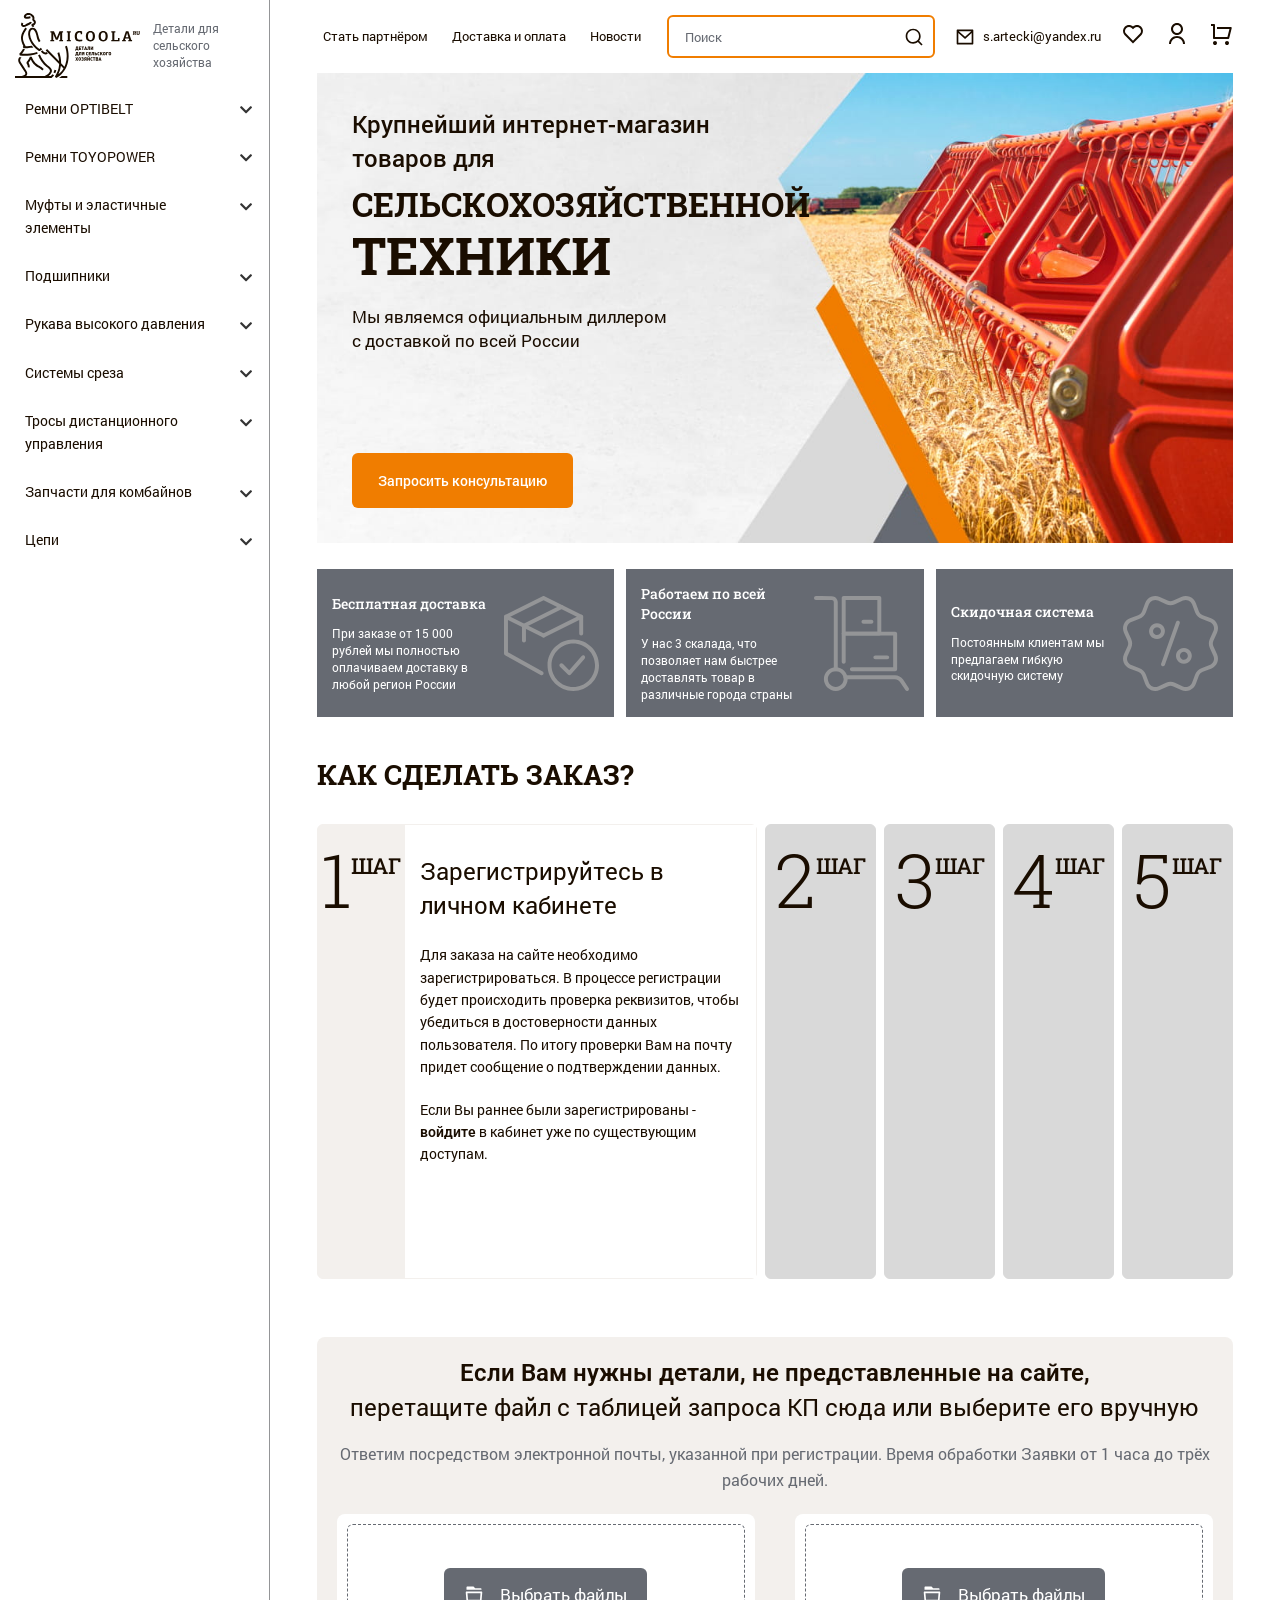
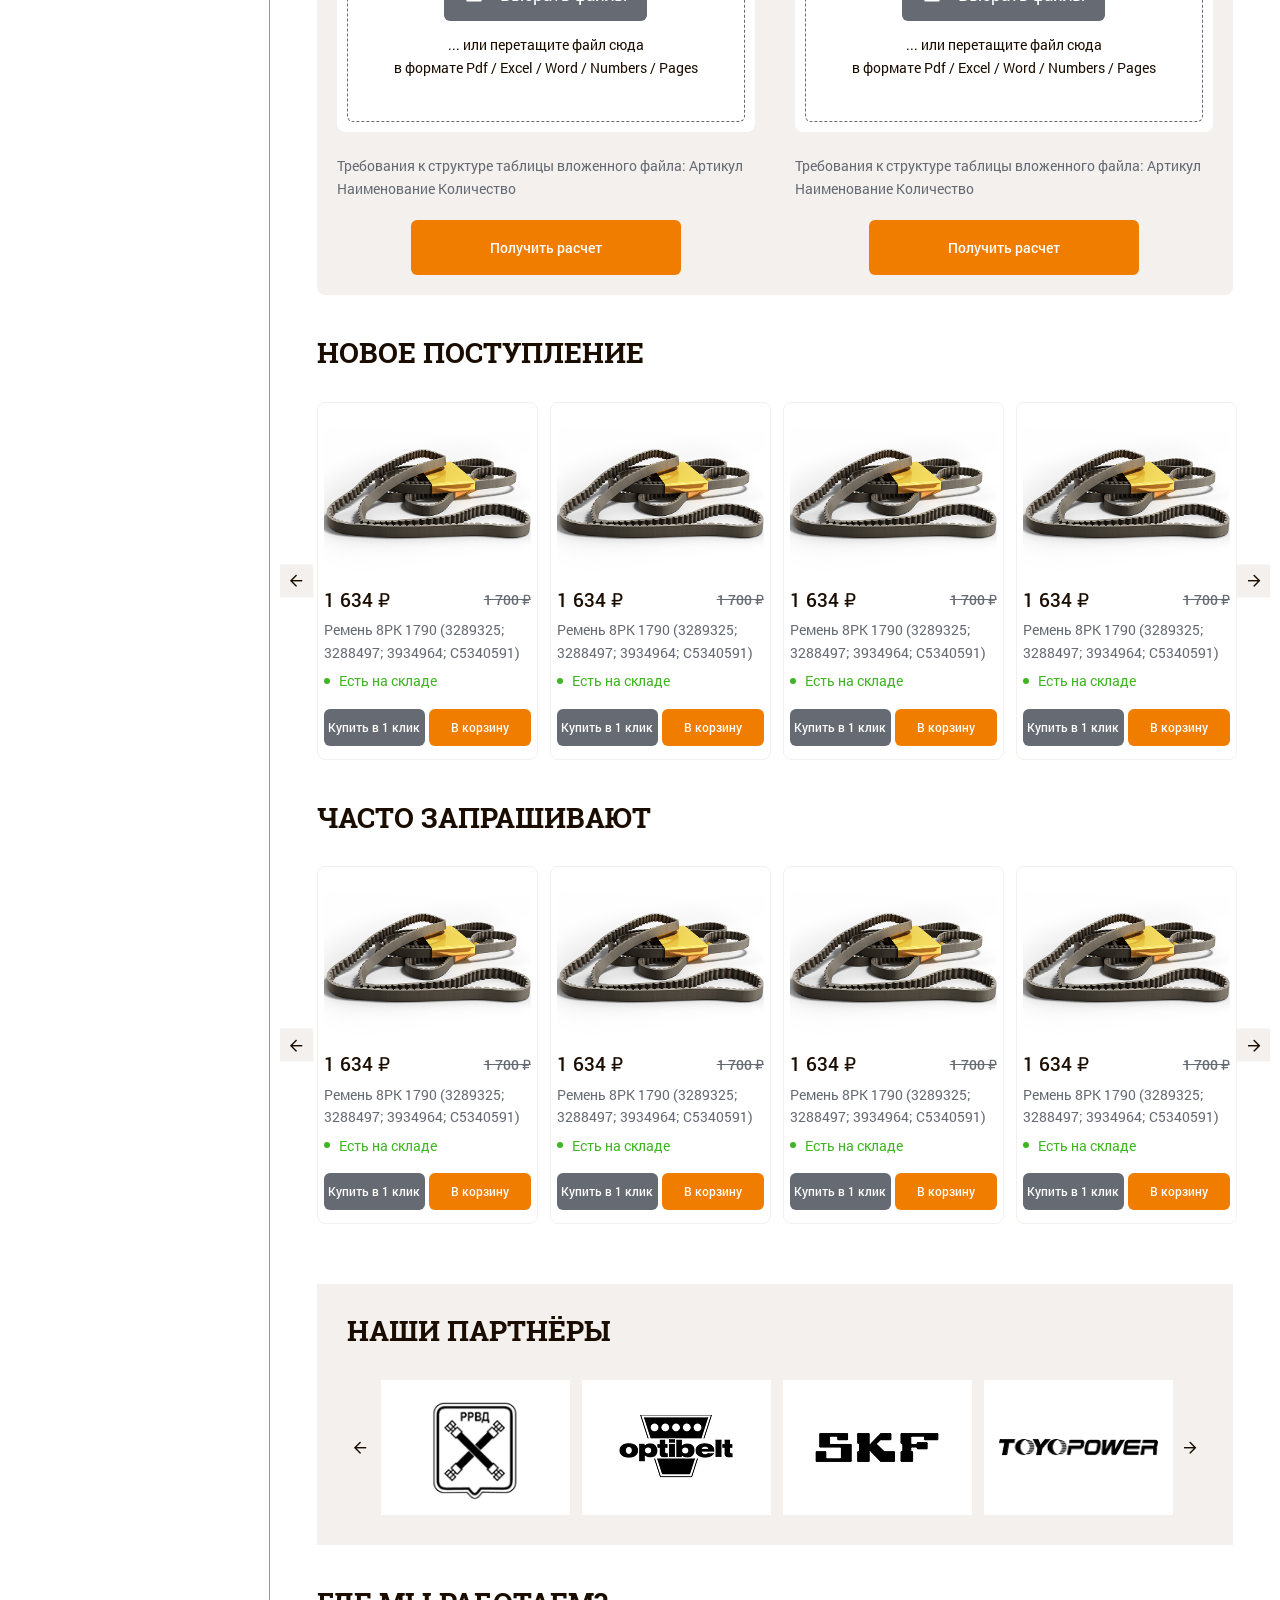
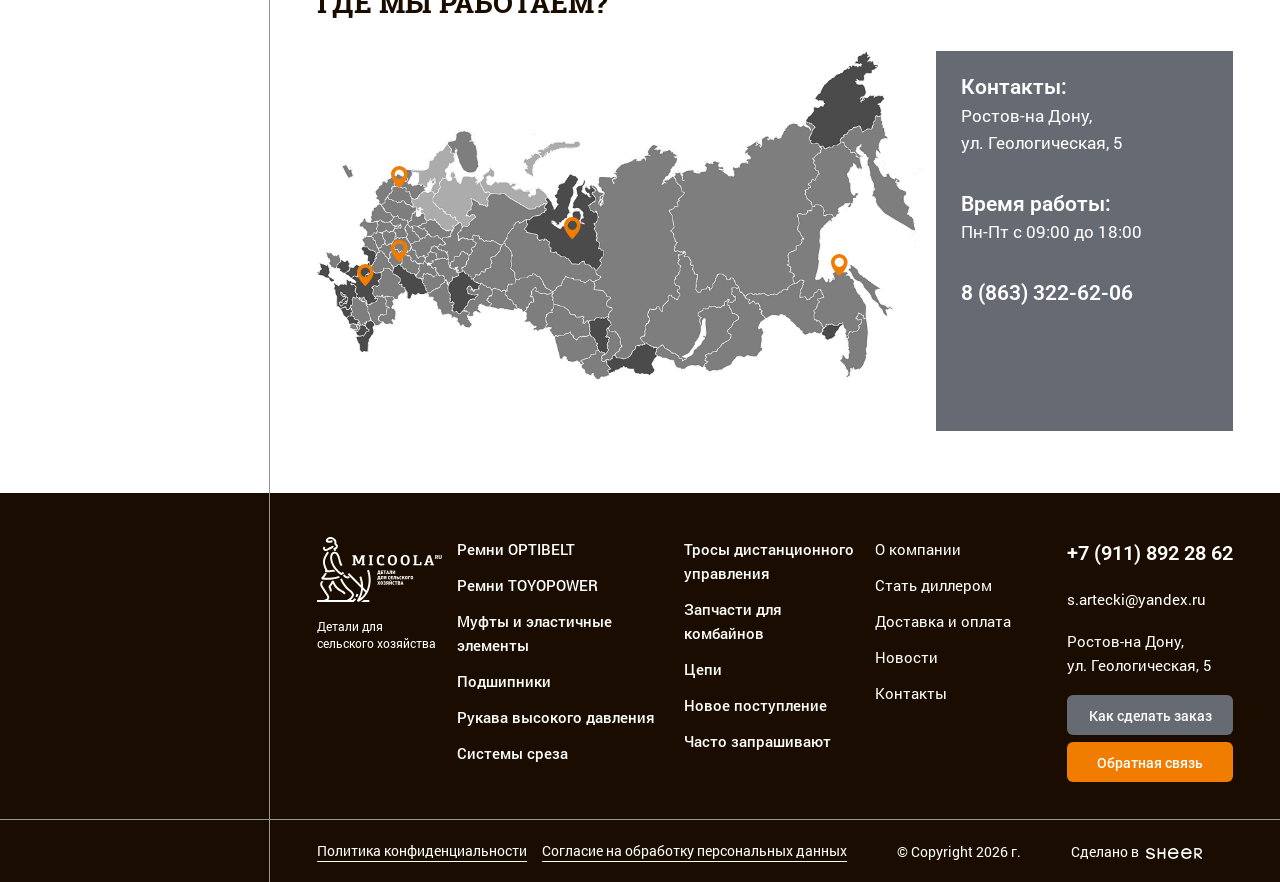
==== commit d15cd1c7: "Add files via upload" ====
--- a/index.html
+++ b/index.html
@@ -15,12 +15,13 @@
 	<link rel="stylesheet" href="libs/bootstrap/bootstrap-grid.css" />
 	<link rel="stylesheet" href="libs/fontawesome-free-5.12.0-web/css/all.min.css" />
 	<link rel="stylesheet" href="libs/fancybox-master/dist/jquery.fancybox.min.css" />
+	<link rel="stylesheet" href="libs/ion.rangeSlider-master/css/ion.rangeSlider.min.css" />
 	<link rel="stylesheet" href="libs/slick-1.5.9/slick/slick.css" />
-	<link rel="stylesheet" href="css/fonts.css" />
-	<link rel="stylesheet" href="css/main.css?ver=1.1" />
-	<link rel="stylesheet" href="css/media.css?ver=1.1" />
+	<link rel="stylesheet" href="css/fonts.css?ver=1.3" />
+	<link rel="stylesheet" href="css/main.css?ver=1.3" />
+	<link rel="stylesheet" href="css/media.css?ver=1.3" />
 </head>
-<body>
+<body> 
 
 	<div class="wrapper">
 
@@ -946,8 +947,10 @@
 	<script src="libs/jquery/jquery-3.6.0.min.js"></script>
 	<script src="libs/fancybox-master/dist/jquery.fancybox.min.js"></script>
 	<script src="libs/slick-1.5.9/slick/slick.min.js"></script>
+	<script src="libs/jQueryFormStyler-master/jquery.formstyler.min.js"></script>
+	<script src="libs/ion.rangeSlider-master/js/ion.rangeSlider.min.js"></script>
 	<script src="libs/mask/jquery.maskedinput.js"></script>
-	<script src="js/common.js?ver=1.1"></script>
+	<script src="js/common.js?ver=1.3"></script>
 	<!-- Yandex.Metrika counter --><!-- /Yandex.Metrika counter -->
 	<!-- Google Analytics counter --><!-- /Google Analytics counter -->
 </body>
--- a/css/fonts.css
+++ b/css/fonts.css
@@ -77,6 +77,15 @@
     font-weight: 300;
     font-style: normal;
   }
+  @font-face {
+    font-family: 'Roboto Slab';
+    src: local('Roboto Slab Medium'), local('Roboto-Slab-Medium'),
+        url('../fonts/RobotoSlab-Medium.woff2') format('woff2'),
+        url('../fonts/RobotoSlab-Medium.woff') format('woff'),
+        url('../fonts/RobotoSlab-Medium.ttf') format('truetype');
+    font-weight: 500;
+    font-style: normal;
+  }
 @font-face {
     font-family: 'Roboto Slab';
     src: local('Roboto Slab Bold'), local('Roboto-Slab-Bold'),
--- a/css/main.css
+++ b/css/main.css
@@ -18,7 +18,7 @@
 
 body {
 	font-family: 'Roboto', sans-serif;
-	font-size: 16px;
+	font-size: 16px; 
 	line-height: 160%;
 	color: #333;
 	overflow-x: hidden;
@@ -1008,6 +1008,7 @@
 .item-form {
 	margin-bottom: 10px;
 }
+.item-form textarea,
 .item-form input {
 	height: 54px;
 	padding: 0 20px;
@@ -1018,6 +1019,11 @@
 border-radius: 8px;
 font-family: "Roboto";
 background: #fff;
+}
+.item-form textarea {
+	height: 115px;
+	padding-top: 16px;
+	resize: none;
 }
 .modal-wrap__link {
 	padding-top: 6px;	
@@ -1097,4 +1103,654 @@
 }
 .checkbox input:checked:before {
 	opacity: 1;
+}
+
+.billbord-page__main {
+	padding: 21px 57px;
+	min-height: 600px;
+	background-repeat: no-repeat;
+	background-position: center;
+	background-size: cover;
+}
+.billbord-page--about .billbord-page__main {
+	background-image: url(../img/billbord_about.jpg);
+}
+.breadcrumbs {
+font-size: 14px;
+padding-bottom: 24px;
+line-height: 160%;
+color: #1a0d00;
+  display: flex;
+  align-items: center;
+  flex-wrap: wrap;
+}
+.billbord-page .breadcrumbs {
+	padding-bottom: 84px;
+}
+.breadcrumbs a {
+  color: #1a0d00;
+  border-bottom: 1px solid transparent;
+}
+.breadcrumbs a:hover {
+  border-color: #1a0d00;
+}
+.breadcrumbs li::after {
+  content: "/";
+  margin: 0 10px;
+}
+.breadcrumbs li:last-child::after {
+  display: none;
+}
+.billbord-page .title-section {
+	font-size: 42px;
+	margin: 0;
+	margin-bottom: 24px;
+}
+.billbord-page__descr {
+	font-size: 20px;
+	margin-bottom: 15px;
+line-height: 160%;
+font-weight: 500;
+}
+.billbord-page__text {
+	font-size: 18px;
+	line-height: 160%;
+}
+.billbord-page__content {
+	max-width: 615px;
+}
+.about-advantages .title-section {
+	margin-bottom: 50px;
+}
+.about-advantages__image {
+	margin-right: 30px;
+}
+.about-advantages__image img {
+	width: 100%;
+	height: auto;
+}
+.about-advantages__grid {
+	gap: 33px 115px;
+	display: grid;
+	grid-template-columns: repeat(2, 1fr);
+}
+.unit-advantage__head {
+	margin-bottom: 24px;
+	gap: 20px;
+	display: flex;
+	align-items: center;
+}
+.unit-advantage__icon {
+	width: 104px;
+	height: 104px;
+	padding: 20px;
+	background: #f3f0ed;
+	border-radius: 50%;
+	display: flex;
+	align-items: center;
+	justify-content: center;
+	flex: none;
+}
+.unit-advantage__icon img {
+	max-width: 100%;
+	max-height: 100%;
+}
+.title-block {
+	font-size: 20px;
+line-height: 140%;
+color: #333;
+font-weight: 500;
+font-family: 'Roboto Slab';
+font-weight: 500;
+}
+
+.consultation__main {
+	padding: 50px 46px;
+	background-image: url(../img/consultation.jpg);
+	background-repeat: no-repeat;
+	background-position: center;
+	background-size: cover;
+}
+.consultation__form {
+	max-width: 615px;
+}
+.consultation__main .title-section {
+	margin: 0;
+	max-width: 875px;
+	margin-bottom: 40px;
+}
+.consultation__form .btn-main {
+	width: 325px;
+	margin-top: 23px;
+	max-width: 100%;
+}
+.consultation__form .checkbox {
+	margin-top: 20px;
+	font-size: 14px;
+	color: #949597;
+	line-height: 140%;
+}
+.consultation__form .checkbox label input::before {
+	top: 0;
+	font-weight: 700;
+}
+.consultation__form .item-form textarea,
+.consultation__form .item-form input {
+	padding-left: 16px;
+	padding-right: 16px;
+	font-weight: 300;
+	border: none;
+}
+.consultation {
+	padding-top: 30px;
+	padding-bottom: 84px;
+}
+.consultation__form .row > div {
+	padding: 0 5px;
+}
+.consultation__form .row {
+	margin: 0 -5px;
+}
+.input-upload {
+	margin-bottom: 10px;
+	cursor: pointer;
+}
+.input-upload label {
+	position: relative;
+	display: block;
+}
+.consultation__form *::-webkit-input-placeholder {
+	color: #1a0d00;
+}
+.consultation__form *:-moz-placeholder {
+	color: #1a0d00;
+}
+.consultation__form *::-moz-placeholder {
+	color: #1a0d00;
+}
+.consultation__form *:-ms-input-placeholder {
+	color: #1a0d00;
+}
+.input-upload input {
+	width: 100% !important;
+	height: 100% !important;
+	padding: 0 !important;
+	opacity: 0 !important;
+	position: absolute;
+	top: 0;
+	cursor: pointer;
+	left: 0;
+	z-index: 10;
+}
+.input-upload__content {
+	height: 54px;
+	padding: 0 8px;
+	font-size: 14px;
+	gap: 10px;
+	cursor: pointer;
+line-height: 140%;
+color: #1a0d00;
+font-weight: 300;
+border-radius: 6px;
+background: #fff;
+	display: flex;
+	align-items: center;
+}
+.input-upload .name-upload {
+    position: absolute;
+    top: auto;
+    bottom: 10px;
+    left: 36px;
+    margin-top: 0;
+    font-size: 10px;
+    line-height: 12px;
+}
+
+.billbord-page--delivery .billbord-page__main {
+	min-height: 371px;
+	background-image: url(../img/billbord_delivery.jpg);
+}
+.billbord-page--delivery .billbord-page__content p {
+	max-width: 440px;
+}
+.image-page img {
+	width: 100%;
+	height: auto;
+}
+.page-delivery {
+	padding-bottom: 90px;
+}
+.radio-main,
+.checkbox-main {
+	font-size: 15px;
+	line-height: 140%;
+	justify-content: center;
+	font-weight: 400;
+	letter-spacing: normal;
+	display: flex;
+	text-align: left;
+}
+.radio-main label,
+.checkbox-main label {
+	position: relative;
+	display: block;
+}
+.radio-main label input,
+.checkbox-main label input {
+	position: absolute;
+	z-index: -1;
+	height: 1px !important;
+	width: 1px !important;
+	opacity: 0 !important;
+	margin: 12px 2px 0 7px !important;
+}
+.radio-main label > span,
+.checkbox-main label > span {
+	position: relative;
+    padding: 1px 0 0 19px;
+    min-height: 18px;
+	display: block;
+	cursor: pointer;
+}
+.radio-main label > span:before,
+.checkbox-main label > span:before {
+	content: '';
+	position: absolute;
+	top: 0px;
+	left: 0;
+	width: 18px;
+	height: 18px;
+	border: 1px solid #333;
+	background: #fff;
+	border-radius: 3px;
+	transition: .2s;
+}
+.radio-main label > span:after,
+.checkbox-main label > span:after {
+	content: '';
+	position: absolute;
+	top: 0px;
+	left: 0px;
+	width: 18px;
+	height: 18px;
+	content: "\f00c";
+	display: -webkit-flex;
+	display: -moz-flex;
+	display: -ms-flex;
+	display: -o-flex;
+	display: flex;
+	align-items: center;
+	justify-content: center;
+	-moz-osx-font-smoothing: grayscale;
+	-webkit-font-smoothing: antialiased;
+	font-style: normal;
+	font-variant: normal;
+	text-rendering: auto;
+	line-height: 1;
+	font-family: "Font Awesome 5 Pro";
+	font-weight: 400;
+	background-image: none;
+	color: #f07d00;
+	font-size: 11px;
+	opacity: 0;
+	transition: .2s;
+}
+.radio-main label input:checked + span:after,
+.checkbox-main label input:checked + span:after {
+	opacity: 1;
+}
+.top-filter {
+	margin-bottom: 22px;
+	display: flex;
+	align-items: center;
+}
+.btn-filter {
+	gap: 15px;
+	display: inline-flex;
+	align-items: center;
+	font-weight: 500;
+	color: #333;
+	margin-right: auto;
+}
+.sorting-catalog {
+	gap: 10px;
+	display: flex;
+	align-items: center;
+}
+.sorting-catalog select {
+	opacity: 0;
+}
+.sorting-catalog .jq-selectbox__dropdown li,
+.sorting-catalog .jq-selectbox__select-text {
+	font-size: 14px;
+	line-height: 120%;
+	color: #666a72;
+	width: auto !important;
+	display: inline-block;
+	vertical-align: middle;
+	cursor: pointer;
+}
+.sorting-catalog .jq-selectbox__dropdown {
+	padding: 12px;
+	top: 100% !important; 
+	left: 0;
+	width: max-content !important;
+box-shadow: 0 4px 4px 0 rgba(0, 0, 0, 0.1);
+background: #fff;
+	bottom: auto !important;
+}
+.sorting-catalog .jq-selectbox__dropdown ul {
+	gap: 12px;
+			min-height: 110px;
+	display: flex;
+	flex-direction: column;
+	align-items: flex-start;
+}
+.sorting-catalog .jq-selectbox__select-text {
+	cursor: pointer;
+}
+.sorting-catalog .jq-selectbox__trigger {
+    -moz-osx-font-smoothing: grayscale;
+    -webkit-font-smoothing: antialiased;
+    display: inline-block;
+    font-style: normal;
+    font-variant: normal;
+    text-rendering: auto;
+    line-height: 1;
+	font-family: "Font Awesome 5 Pro";
+	font-weight: 400;
+	font-size: 80%;
+	cursor: pointer;
+}
+.sorting-catalog .jq-selectbox__select {
+	gap: 17px;
+	display: flex;
+	align-items: center;
+	cursor: pointer;
+}
+.sorting-catalog .jq-selectbox__trigger::after {
+	content: "\f078";
+}
+.view-catalog {
+	margin-left: 65px;
+	gap: 16px;
+	display: flex;
+	align-items: center;
+}
+.btn-view {
+	cursor: pointer;
+}
+.btn-view rect {
+	transition: all 0.3s;
+}
+.btn-view.active rect {
+	fill: #666A72;
+}
+.main-filter {
+	margin-bottom: 20px;
+	gap: 6px;
+	display: flex;
+	align-items: center;
+}
+.item-select {
+	font-size: 14px;
+	line-height: 160%;
+	flex-grow: 1;
+	position: relative;
+}
+.item-select__value {
+	height: 40px;
+	padding: 0 12px;
+	gap: 18px;
+	display: flex;
+	align-items: center;
+	cursor: pointer;
+	background: #faf8f7;
+	justify-content: space-between;
+}
+.item-select__value.active::after {
+	transform: rotate(180deg);
+}
+.item-select__value::after {
+    -moz-osx-font-smoothing: grayscale;
+    -webkit-font-smoothing: antialiased;
+    display: inline-block;
+    font-style: normal;
+    font-variant: normal;
+    text-rendering: auto;
+    line-height: 1;
+	font-family: "Font Awesome 5 Pro";
+	font-weight: 700;
+	font-size: 70%;
+	cursor: pointer;
+	content: "\f078";
+	transition: all 0.3s;
+}
+.main-filter .btn-main {
+	padding: 0 16px;
+	height: 37px;
+	font-size: 12px;
+	background: #666a72;
+	margin: 0 auto;
+}
+.btn-delate {
+	width: 20px;
+	height: 20px;
+	display: flex;
+	align-items: center;
+	justify-content: center;
+	padding: 0;
+	border: none;
+	background: transparent;
+	cursor: pointer;
+}
+.btn-delate img {
+	max-width: 100%;
+	max-height: 100%;
+}
+.item-select__dropdown {
+	padding: 24px;
+	width: 294px;
+	top: 100%;
+	left: 50%;
+	border-radius: 6px;
+	transform: translateX(-50%);
+	position: absolute;
+box-shadow: 0 4px 4px 0 rgba(0, 0, 0, 0.1);
+background: #fff;
+	display: none;
+	z-index: 5;
+}
+.item-select:nth-child(1) .item-select__dropdown {
+	left: 0;
+	transform: none;
+}
+.item-select .radio-main,
+.item-select .checkbox-main {
+	margin-bottom: 10px;
+	justify-content: flex-start;
+}
+.item-select .radio-main:last-child,
+.item-select .checkbox-main:last-child {
+	margin-bottom: 0;
+}
+.item-select .radio-main label > span,
+.item-select .checkbox-main label > span {
+	padding-left: 25px;
+}
+.radio-main label > span:before {
+	border-radius: 50%;
+}
+.radio-main label > span:after {
+	content: "\f192";
+	font-size: 19px;
+	font-weight: 700;
+}
+.range-controls {
+	gap: 18px;
+	display: flex;
+	align-items: center;
+	justify-content: space-between;
+}
+.range-controls__input {
+	flex: 1;
+	position: relative;
+}
+.range-controls input {
+	height: 42px;
+	padding: 0 16px;
+	border-radius: 6px;
+border: 1px solid rgba(102, 106, 114, 0.5);
+	border-radius: 6px;
+	background: #fff;	
+	width: 100%;
+	font-size: 14px;
+	line-height: 160%;
+	color: #666A72;
+	font-family: 'Roboto';
+}
+.irs--flat .irs-line {
+	height: 2px;
+	border-radius: 0px;
+background: rgba(102, 106, 114, 0.5);
+}
+.irs--flat .irs-bar {
+	height: 2px;
+	border-radius: 0px;
+background: rgba(102, 106, 114, 0.5);
+}
+.irs-handle i {
+	display: none !important;
+}
+.irs--flat .irs-handle {
+	width: 16px;
+	height: 16px;
+	top: 18px;
+	background: #f07d00;
+	border: 2px #666a72 solid;
+	cursor: pointer;
+	border-radius: 50%;
+}
+.irs--flat .irs-min, .irs--flat .irs-max {
+	display: none !important;
+}
+.range-controls__slider {
+	position: absolute !important;
+	display: block !important;
+	top: 0 !important;
+	left: 0 !important;
+	width: 0 !important;
+	height: 0 !important;
+	font-size: 0 !important;
+	line-height: 0 !important;
+	padding: 0 !important;
+	margin: 0 !important;
+	overflow: hidden;
+	outline: none !important;
+	z-index: -9999 !important;
+	background: none !important;
+	border-style: solid !important;
+	border-color: transparent !important;
+}
+.range-catalog {
+	margin-bottom: 0px;
+}
+
+.irs--flat .irs-from:before, .irs--flat .irs-to:before, .irs--flat .irs-single:before {
+	display: none;
+}
+.page-catalog .title-middle {
+	margin-bottom: 17px;
+	font-weight: 500;
+}
+.radio-main label input:checked + span:before {
+	opacity: 0;
+}
+.irs--flat .irs-from, .irs--flat .irs-to, .irs--flat .irs-single {
+	font-size: 16px;
+	top: 32px;
+line-height: 160%;
+color: #1a0d00;
+	background: transparent;
+	padding: 0;
+	border: none;
+}
+.badges {
+	top: 10px;
+	left: 10px;
+	gap: 5px;
+	z-index: 2;
+	position: absolute;
+	display: flex;
+	flex-wrap: wrap;
+}
+.badges__item {
+	border-radius: 6px;
+padding: 6px 10px;
+font-size: 13px;
+line-height: 160%;
+color: #000;
+font-weight: 500;
+	background: #f0d78e;
+}
+.badges__item--hit {
+		background: #f0d78e;
+}
+.badges__item--new {
+background: #c4e8bc;
+}
+.badges__item--sale {
+background: #eea8a8;
+}
+.pager {
+	height: 41px;
+	margin-top: 34px;
+	gap: 60px;
+	position: relative;
+	display: flex;
+	align-items: center;
+	justify-content: center;
+	position: relative;
+}
+.page-numbers {
+color: #1a0d00;
+	font-weight: 500;
+	display: flex;
+	align-items: center;
+	justify-content: center;
+}
+.page-numbers:hover,
+.page-numbers.current {
+	color: #f07d00;
+}
+.prev.page-numbers,
+.next.page-numbers {
+width: 41px;
+height: 41px;
+	font-size: 18px;
+	color: #1A0D00;
+	border: none;
+	display: flex;
+	align-items: center;
+	justify-content: center;
+	position: absolute;
+	top: 0;
+	bottom: 0;
+	margin: auto;
+	display: flex;
+	align-items: center;
+	justify-content: center;
+background: #f3f0ed;
+}
+.prev.page-numbers {
+	left: 0px;
+}
+.next.page-numbers {
+	right: 0px;
+}
+.page-numbers.dots {
+	pointer-events: none;
+}
+.page-catalog {
+	padding-bottom: 90px;
 }
--- a/css/media.css
+++ b/css/media.css
@@ -1,275 +1,373 @@
 /*==========  Desktop First Method  ==========*/
 @media only screen and (max-width : 1600px) {
-.slick-arrow {
-    width: 33px;
-    height: 33px;
-    font-size: 14px;
-}
-.slick-prev {
-    left: -37px;
-}
-.slick-next {
-    right: -37px;
-}
-.container {
-    padding: 0 47px;
-}
-.sidebar {
-    padding-left: 15px;
-}
-.sidebar__content {
+    .slick-arrow {
+        width: 33px;
+        height: 33px;
+        font-size: 14px;
+    }
+    .slick-prev {
+        left: -37px;
+    }
+    .slick-next {
+        right: -37px;
+    }
+    .container {
+        padding: 0 47px;
+    }
+    .sidebar { 
+        padding-left: 15px;
+    }
+    .sidebar__content {
+        padding-top: 13px;
+    }
+    .logo-wrap {
+        gap: 13px;
+        margin-bottom: 10px;
+    }
+    .logo img {
+        width: 125px;
+    }
+    .logo-descr {
+        font-size: 12px;
+        max-width: 123px;
+    }
+    .nav__list {
+        gap: 12px;
+    }
+    .nav__list a {
+        padding: 6px;
+    }
+    .header__wrapper {
+        gap: 20px;
+    }
+    .header {
+        font-size: 13px;
+        padding: 15px 0;
+    }
+    .link-email {
+        gap: 8px;
+    }
+    .file-upload__btn svg,
+    .search-main__btn svg,
+    .link-email svg {
+        width: 20px;
+        height: 20px;
+    }
+    .search-main input {
+        height: 43px;
+    }
+    .search-main__btn {
+        height: 43px;
+        width: 43px;
+    }
+    .billbord__main {
+        min-height: 470px;
+        padding: 35px;
+    }
+    .billbord__subtitle {
+        font-size: 24px;
+        max-width: 395px;
+    }
+    .billbord__title {
+        font-size: 33px;
+        margin-bottom: 19px;
+        max-width: 560px;
+    }
+    .billbord__title strong {
+        font-size: 51px;
+    }
+    .billbord__descr {
+        font-size: 17px;
+        max-width: 316px;
+    }
+
+    .row>div {
+        padding: 0 6px;
+    }
+    .row {
+        margin: 0 -6px;
+    }
+    .row.row--main>div {
+        margin-bottom: 12px;
+    }
+    .row.row--main {
+        margin-bottom: -12px;
+    }
+    .advantages__item {
+        padding: 15px;
+        gap: 15px;
+    }
+    body {
+        font-size: 14px;
+    }
+    .advantages__title {
+        margin-bottom: 12px;
+    }
+    .advantages__text {
+        font-size: 12px;
+    }
+    .advantages__icon {
+        width: 95px;
+        height: 95px;
+    }
+    .title-section {
+        font-size: 28px;
+        margin-top: 41px;
+        margin-bottom: 32px;
+    }
+    .item-accordion__inner {
+        padding: 30px 15px;
+    }
+    .slider-accordion {
+        gap: 8px;
+    }
+    .item-accordion__count {
+        font-size: 75px;
+    }
+    .item-accordion__subtitle {
+        font-size: 22px;
+    }
+    .item-accordion__head {
+        padding: 28px 0;
+        width: 109px;
+    }
+    .title-middle {
+        font-size: 24px;
+    }
+    .item-accordion__inner .title-middle {
+        margin-bottom: 22px;
+    }
+    .item-accordion {
+        height: 455px;
+    }
+    .calculation__main {
+        padding: 20px;
+    }
+    .calculation__descr {
+        font-size: 16px;
+        margin-bottom: 22px;
+    }
+    .row.row--calculation>div {
+        padding: 0 20px;
+    }
+    .row.row--calculation {
+        margin: 0 -20px;
+    }
+    .file-upload__btn {
+        padding: 15px 20px;
+        border-radius: 6px;
+        font-size: 17px;
+        gap: 16px;
+    }
+    .file-upload__content {
+        height: 218px;
+    }
+    .calculation__button {
+        padding-top: 20px;
+    }
+    .btn-main {
+        height: 55px;
+        font-size: 14px;
+        padding: 0 26px;
+    }
+    .calculation__button .btn-main {
+        width: 270px;
+    }
+    .item-catalog__content {
+        padding: 0;
+    }
+    .item-catalog__buttons {
+        padding-top: 18px;
+        gap: 4px;
+    }
+    .item-catalog__buttons .btn-main {
+        height: 37px;
+        font-size: 12px;
+        padding: 0 4px;
+    }
+    .slider-partners .slick-slide,
+    .slider-catalog .slick-slide {
+        padding: 15px 6px;
+    }
+    .slider-partners .slick-list,
+    .slider-catalog .slick-list {
+        margin: -15px -6px;
+    }
+    .item-catalog {
+        padding: 6px;
+        padding-bottom: 13px;
+    }
+    .price-main {
+        font-size: 19px;
+    }
+    .price-old {
+        font-size: 14px;
+    }
+    .item-catalog__image {
+        height: 170px;
+        margin-bottom: 8px;
+    }
+    .partners__main {
+        padding: 30px;
+    }
+    .slider-partners {
+        margin: 0 34px;
+    }
+    .item-partner {
+        height: 135px;
+    }
+    .contacts__main {
+        padding: 23px 25px;
+        font-size: 17px;
+        min-height: 380px;
+    }
+    .contacts__title {
+        font-size: 21px;
+    }
+    .contacts__item {
+        margin-bottom: 35px;
+    }
+    .footer {
+        font-size: 15px;
+    }
+    .footer__phone {
+        font-size: 20px;
+    }
+    .menu__list a {
+        padding: 10px;
+    }
+    .menu__arrow {
+        width: 45px;
+        height: 45px;
+    }
+    .menu__list>li>a {
+        margin-right: 45px;
+    }
+    .calculation__subtitle {
+        font-size: 16px;
+    }
+    .calculation__alert {
+        gap: 12px;
+    }
+    .calculation__alert svg {
+        width: 20px;
+    }
+    .calculation__information {
+        padding-bottom: 20px;
+        padding-top: 15px;
+    }
+    .billbord-page .title-section {
+    font-size: 34px;
+    margin-bottom: 20px;
+}
+.billbord-page__descr {
+    font-size: 17px;
+    margin-bottom: 12px;
+}
+.billbord-page__text {
+    font-size: 15px;
+}
+.billbord-page__content {
+    max-width: 535px;
+}
+.billbord-page__main {
+    padding: 18px 35px;
+    min-height: 470px;
+}
+.billbord-page .breadcrumbs {
+    padding-bottom: 55px;
+}
+.breadcrumbs {
+    font-size: 12px;
+}
+.about-advantages .title-section {
+    margin-bottom: 30px;
+}
+.about-advantages__grid {
+    gap: 30px 60px;
+}
+.unit-advantage__head {
+    margin-bottom: 18px;
+    gap: 15px;
+}
+.unit-advantage__icon {
+    width: 92px;
+    height: 92px;
+}
+.title-block {
+    font-size: 18px;
+}
+.consultation__main .title-section {
+    max-width: 795px;
+    margin-bottom: 22px;
+}
+.consultation__main {
+    padding: 28px 35px;
+}
+.consultation__form {
+    max-width: 515px;
+}
+.consultation__form .btn-main {
+    width: 280px;
+    margin-top: 20px;
+}
+.item-form textarea, .item-form input {
+    height: 48px;
+    padding: 0 15px;
+    font-size: 13px;
+}
+.input-upload__content {
+    height: 48px;
+    padding: 0 8px;
+    font-size: 13px;
+}
+.item-form textarea {
+    height: 100px;
     padding-top: 13px;
 }
-.logo-wrap {
-    gap: 13px;
-    margin-bottom: 10px;
-}
-.logo img {
-    width: 125px;
-}
-.logo-descr {
-    font-size: 12px;
-    max-width: 123px;
-}
-.nav__list {
-    gap: 12px;
-}
-.nav__list a {
-    padding: 6px;
-}
-.header__wrapper {
-    gap: 20px;
-}
-.header {
+.checkbox label {
+    gap: 15px;
+}
+.consultation__form .checkbox {
+    margin-top: 14px;
     font-size: 13px;
-    padding: 15px 0;
-}
-.link-email {
-    gap: 8px;
-}
-.file-upload__btn svg,
-.search-main__btn svg,
-.link-email svg {
-    width: 20px;
-    height: 20px;
-}
-.search-main input {
-    height: 43px;
-}
-.search-main__btn {
-    height: 43px;
-    width: 43px;
-}
-.billbord__main {
-    min-height: 470px;
-    padding: 35px;
-}
-.billbord__subtitle {
-    font-size: 24px;
-    max-width: 395px;
-}
-.billbord__title {
-    font-size: 33px;
-    margin-bottom: 19px;
-    max-width: 560px;
-}
-.billbord__title strong {
-    font-size: 51px;
-}
-.billbord__descr {
-    font-size: 17px;
-    max-width: 316px;
-}
-
-.row > div {
-	padding: 0 6px;
-}
-.row {
-	margin: 0 -6px;
-}
-.row.row--main > div {
-	margin-bottom: 12px;
-}
-.row.row--main {
-	margin-bottom: -12px;
-}
-.advantages__item {
-    padding: 15px;
-    gap: 15px;
-}
-body {
-    font-size: 14px;
-}
-.advantages__title {
-    margin-bottom: 12px;
-}
-.advantages__text {
-    font-size: 12px;
-}
-.advantages__icon {
-    width: 95px;
-    height: 95px;
-}
-.title-section {
-    font-size: 28px;
-    margin-top: 41px;
-    margin-bottom: 32px;
-}
-.item-accordion__inner {
-    padding: 30px 15px;
-}
-.slider-accordion {
-    gap: 8px;
-}
-.item-accordion__count {
-    font-size: 75px;
-}
-.item-accordion__subtitle {
-    font-size: 22px;
-}
-.item-accordion__head {
-    padding: 28px 0;
-    width: 109px;
-}
-.title-middle {
-    font-size: 24px;
-}
-.item-accordion__inner .title-middle {
-    margin-bottom: 22px;
-}
-.item-accordion {
-    height: 455px;
-}
-.calculation__main {
-    padding: 20px;
-}
-.calculation__descr {
-    font-size: 16px;
-    margin-bottom: 22px;
-}
-.row.row--calculation > div {
-    padding: 0 20px;
-}
-.row.row--calculation {
-    margin: 0 -20px;
-}
-.file-upload__btn {
-    padding: 15px 20px;
-    border-radius: 6px;
-    font-size: 17px;
-    gap: 16px;
-}
-.file-upload__content {
-    height: 218px;
-}
-.calculation__button {
-    padding-top: 20px;
-}
-.btn-main {
-    height: 55px;
-    font-size: 14px;
-    padding: 0 26px;
-}
-.calculation__button .btn-main {
-    width: 270px;
-}
-.item-catalog__content {
-    padding: 0;
-}
-.item-catalog__buttons {
-    padding-top: 18px;
-    gap: 4px;
-}
-.item-catalog__buttons .btn-main {
-    height: 37px;
-    font-size: 12px;
-    padding: 0 4px;
-}
-.slider-partners .slick-slide,
-.slider-catalog .slick-slide {
-	padding: 15px 6px;
-}
-.slider-partners .slick-list,
-.slider-catalog .slick-list {
-	margin: -15px -6px;
-}
-.item-catalog {
-    padding: 6px;
-    padding-bottom: 13px;
-}
-.price-main {
-    font-size: 19px;
-}
-.price-old {
-    font-size: 14px;
-}
-.item-catalog__image {
-    height: 170px;
-    margin-bottom: 8px;
-}
-.partners__main {
-    padding: 30px;
-}
-.slider-partners {
-    margin: 0 34px;
-}
-.item-partner {
-    height: 135px;
-}
-.contacts__main {
-    padding: 23px 25px;
-    font-size: 17px;
-    min-height: 380px;
-}
-.contacts__title {
-    font-size: 21px;
-}
-.contacts__item {
-    margin-bottom: 35px;
-}
-.footer {
-    font-size: 15px;
-}
-.footer__phone {
-    font-size: 20px;
-}
-.menu__list a {
-    padding: 10px;
-}
-.menu__arrow {
-    width: 45px;
-    height: 45px;
-}
-.menu__list > li > a {
-	margin-right: 45px;
-}
-.calculation__subtitle {
-    font-size: 16px;
-}
-.calculation__alert {
-	gap: 12px;
-}
-.calculation__alert svg {
-	width: 20px;
-}
-.calculation__information {
-	padding-bottom: 20px;
-	padding-top: 15px;
+}
+.page-delivery,
+.consultation {
+    padding-bottom: 70px;
+}
+.item-select {
+    font-size: 13px;
+}
+.item-select__dropdown {
+    width: 260px;
+}
+.pager {
+    gap: 40px;
 }
 }
 /* Large Devices, Wide Screens */
 @media only screen and (max-width : 1200px) {
-.sidebar {
-    display: none;
-}
-.footer__wrapper, .wrapper-page {
-    display: block;
+    .sidebar {
+        display: none;
+    }
+    .footer__wrapper, .wrapper-page {
+        display: block;
+    }
+        .billbord-page__content {
+        max-width: 496px;
+    }
+    .main-filter {
+    flex-wrap: wrap;
+}
+.main-filter .btn-main {
+    margin-left: 0;
 }
 }
 
 /* Medium Devices, Desktops */
 @media only screen and (max-width : 992px) {
- .slider-accordion {
+    .slider-accordion {
         display: block;
     }
     .item-accordion {
@@ -343,10 +441,10 @@
     }
     .billbord__main {
         padding: 30px 15px;
-                min-height: 400px;
-                z-index: 1;
-                position: relative;
-                color: #fff;
+        min-height: 400px;
+        z-index: 1;
+        position: relative;
+        color: #fff;
     }
     .billbord__descr,
     .billbord__title,
@@ -364,26 +462,26 @@
         z-index: -1;
         background: rgba(0, 0, 0, 0.5);
     }
-        .billbord__subtitle {
+    .billbord__subtitle {
         font-size: 16px;
         max-width: 260px;
     }
-        .billbord__title {
+    .billbord__title {
         font-size: 21px;
         margin-bottom: 16px;
         max-width: 305px;
     }
-        .billbord__title strong {
+    .billbord__title strong {
         font-size: 43px;
     }
     .billbord__descr {
         font-size: 15px;
         max-width: 274px;
     }
-        .advantages__text {
+    .advantages__text {
         font-size: 13px;
     }
-        .title-section {
+    .title-section {
         font-size: 25px;
         margin-top: 38px;
         margin-bottom: 28px;
@@ -394,23 +492,23 @@
     .calculation {
         padding-top: 40px;
     }
-        .title-middle {
+    .title-middle {
         font-size: 20px;
     }
-        .item-accordion__inner .title-middle {
+    .item-accordion__inner .title-middle {
         margin-bottom: 18px;
     }
-        .calculation__descr {
+    .calculation__descr {
         font-size: 14px;
         margin-bottom: 20px;
     }
     .file-upload__content {
         padding: 15px 25px;
     }
-    .row.row--calculation > div {
+    .row.row--calculation>div {
         margin-bottom: 25px;
     }
-    .row.row--calculation > div:last-child {
+    .row.row--calculation>div:last-child {
         margin-bottom: 0;
     }
     .slider-partners,
@@ -420,7 +518,7 @@
     .slider-partners {
         margin: 0;
     }
-        .item-partner {
+    .item-partner {
         height: 106px;
     }
     .contacts__main {
@@ -429,10 +527,10 @@
         padding: 20px 15px;
         min-height: initial;
     }
-        .contacts__item {
+    .contacts__item {
         margin-bottom: 20px;
     }
-        .contacts__title {
+    .contacts__title {
         font-size: 19px;
     }
     .footer__grid {
@@ -444,24 +542,25 @@
     .footer__column:nth-child(5) {
         order: -1;
     }
-     .footer .logo img {
+    .footer .logo img {
         width: 135px;
     }
     .footer__grid {
-    padding-top: 34px;
-    padding-bottom: 35px;
-    }
-        .footer__line {
+        padding-top: 34px;
+        padding-bottom: 35px;
+    }
+    .footer__line {
         padding: 20px 0;
+        padding-bottom: 70px;
         flex-wrap: wrap;
         justify-content: space-between;
         gap: 22px 15px;
     }
-        .create img {
+    .create img {
         width: 57px;
         margin-left: 7px;
     }
-        .footer__links {
+    .footer__links {
         flex-wrap: wrap;
     }
     .contacts {
@@ -562,7 +661,7 @@
     .header {
         padding: 10px 0;
     }
-       .header .logo-descr {
+    .header .logo-descr {
         font-size: 10px;
         max-width: 100px;
     }
@@ -613,7 +712,7 @@
         margin-bottom: 15px;
         justify-content: space-between;
     }
-        .menu-overlay {
+    .menu-overlay {
         top: 100px;
         left: 0;
         right: 0;
@@ -627,7 +726,7 @@
     .nav__list a {
         padding: 4px 3px;
     }
-        .item-accordion__count {
+    .item-accordion__count {
         font-size: 55px;
     }
     .item-accordion__subtitle {
@@ -690,106 +789,193 @@
         padding-top: 0;
     }
     .modal-wrap .btn-main {
-    margin-top: 20px;
+        margin-top: 20px;
     }
     .modal-wrap {
-    padding: 24px 15px;
+        padding: 24px 15px;
     }
     .title-modal {
-    font-size: 21px;
-    margin-bottom: 18px;
+        font-size: 21px;
+        margin-bottom: 18px;
     }
     .checkbox {
         margin-top: 20px;
     }
+    .about-advantages__grid {
+       grid-template-columns: 1fr;
+    }
+    .about-advantages__image {
+        margin: 0;
+        margin-bottom: 25px;
+    }
+    .billbord-page__main {
+        padding: 15px;
+        padding-bottom: 50px;
+        background-position: 70% 50%;
+        min-height: initial;
+        position: relative;
+        z-index: 1;
+        color: #fff;
+    }
+    .billbord-page .breadcrumbs {
+        padding-bottom: 35px;
+        color: #fff;
+    }
+    .billbord-page .breadcrumbs a {
+        color: #fff;
+    }
+    .billbord-page .breadcrumbs a:hover {
+        border-color: #fff;
+    }
+        .billbord-page .title-section {
+        font-size: 28px;
+        color: #fff;
+        margin-bottom: 17px;
+    }
+        .billbord-page__descr {
+        font-size: 15px;
+        margin-bottom: 9px;
+        line-height: 140%;
+    }
+        .billbord-page__text {
+        font-size: 13px;
+        line-height: 140%;
+    }
+        .billbord-page__main::before {
+        position: absolute;
+        display: block;
+        content: " ";
+        top: 0;
+        left: 0;
+        width: 100%;
+        height: 100%;
+        z-index: -1;
+        background: rgba(0, 0, 0, 0.5);
+    }
+    .partners {
+        padding-top: 50px;
+    }
+    .consultation__main {
+        padding: 30px 15px;
+        background-position: left center;
+    }
+    .consultation__form .btn-main {
+        width: 100%;
+    }
+    .page-delivery,
+    .consultation {
+        padding-bottom: 50px;
+    }
+        .top-filter {
+        gap: 15px;
+        flex-wrap: wrap;
+    }
+    .view-catalog {
+        margin: 0;
+        margin-left: auto;
+    }
+    .btn-filter {
+        display: flex;
+        width: 100%;
+    }
+    .page-catalog {
+        padding-bottom: 60px;
+    }
+    .item-select {
+        width: 48%;
+    }
+    .item-select__dropdown {
+        left: 0;
+        transform: none;
+    }
+    .item-select:nth-child(even) .item-select__dropdown {
+        right: 0;
+        left: auto;
+    }
+    .main-filter {
+        gap: 11px;
+    }
+    .main-filter .btn-main {
+        padding: 0 12px;
+        height: 38px;
+        font-size: 13px;
+        width: 48%;
+    }
 }
 
 /* Small Devices, Tablets */
-@media only screen and (max-width : 768px) {
-
-}
+@media only screen and (max-width : 768px) {}
 
 /* Extra Small Devices, Phones */
-@media only screen and (max-width : 480px) {
-
-}
+@media only screen and (max-width : 480px) {}
 
 /* Custom, iPhone Retina */
-@media only screen and (max-width : 320px) {
-
-}
+@media only screen and (max-width : 320px) {}
 
 
 /*==========  Mobile First Method  ==========*/
 
 /* Custom, iPhone Retina */
-@media only screen and (min-width : 320px) {
-
-}
+@media only screen and (min-width : 320px) {}
 
 /* Extra Small Devices, Phones */
-@media only screen and (min-width : 480px) {
-
-}
+@media only screen and (min-width : 480px) {}
 
 /* Small Devices, Tablets */
-@media only screen and (min-width : 768px) {
-
-}
+@media only screen and (min-width : 768px) {}
 
 /* Medium Devices, Desktops */
 @media only screen and (min-width : 992px) {
     .sidebar .nav,
     .fixed-buttons,
     .search-overlay,
-.header__wrapper .logo-wrap,
+    .header__wrapper .logo-wrap,
     .menu-overlay,
     .menu-mobile,
     .phone-mobile,
     .sandwich {
         display: none !important;
     }
-    .search-main,
+    .search-main {
+        display: block !important;
+    }
+}
+
+/* Large Devices, Wide Screens */
+@media only screen and (min-width : 1200px) {
     .sidebar {
         display: block !important;
     }
 }
-
- /* Large Devices, Wide Screens */
-@media only screen and (min-width : 1200px) {
-
-}
-@media (min-width: 1600px) {
-
-}
+@media (min-width: 1600px) {}
 
 
 /*hovers*/
 @media (hover: hover) {
-.menu__list > li:hover {
-    background: #f3f0ed;
-}
-.footer__nav li a:hover,
-.menu__dropdown ul li a:hover,
-.nav__list a:hover {
-    color: #f07d00;
-}
-.btn-main:hover {
-    background: #ff9420;
-}
-.slick-arrow:hover {
-    background: #fff;
-    color: #F07D00;
-}
-.btn-main.btn-main--page:hover {
-    background: #1a0d00;
-}
-.footer__links a:hover {
-    border-color: transparent;
-}
-.file-upload:hover .file-upload__btn {
-      background: #1a0d00;  
-}
+    .menu__list>li:hover {
+        background: #f3f0ed;
+    }
+    .footer__nav li a:hover,
+    .menu__dropdown ul li a:hover,
+    .nav__list a:hover {
+        color: #f07d00;
+    }
+    .btn-main:hover {
+        background: #ff9420;
+    }
+    .slick-arrow:hover {
+        background: #fff;
+        color: #F07D00;
+    }
+    .btn-main.btn-main--page:hover {
+        background: #1a0d00;
+    }
+    .footer__links a:hover {
+        border-color: transparent;
+    }
+    .file-upload:hover .file-upload__btn {
+        background: #1a0d00;
+    }
     .footer .btn-main.btn-main--page:hover {
         background: #232221;
     }
@@ -807,4 +993,37 @@
 
 /*mobile hovers*/
 @media (hover: none) {
+    .footer__nav li a:active,
+    .menu__dropdown ul li a:active,
+    .nav__list a:active {
+        color: #f07d00;
+    }
+    .btn-main:active {
+        background: #ff9420;
+    }
+    .slick-arrow:active {
+        background: #fff;
+        color: #F07D00;
+    }
+    .btn-main.btn-main--page:active {
+        background: #1a0d00;
+    }
+    .footer__links a:active {
+        border-color: transparent;
+    }
+    .file-upload:active .file-upload__btn {
+        background: #1a0d00;
+    }
+    .footer .btn-main.btn-main--page:active {
+        background: #232221;
+    }
+    .item-catalog:active {
+        box-shadow: 0 0 10px 0 #efeeed;
+    }
+    .item-catalog:active .btn-favorite {
+        opacity: 1;
+    }
+    .modal-wrap__link a:active {
+        border-color: transparent;
+    }
 }
